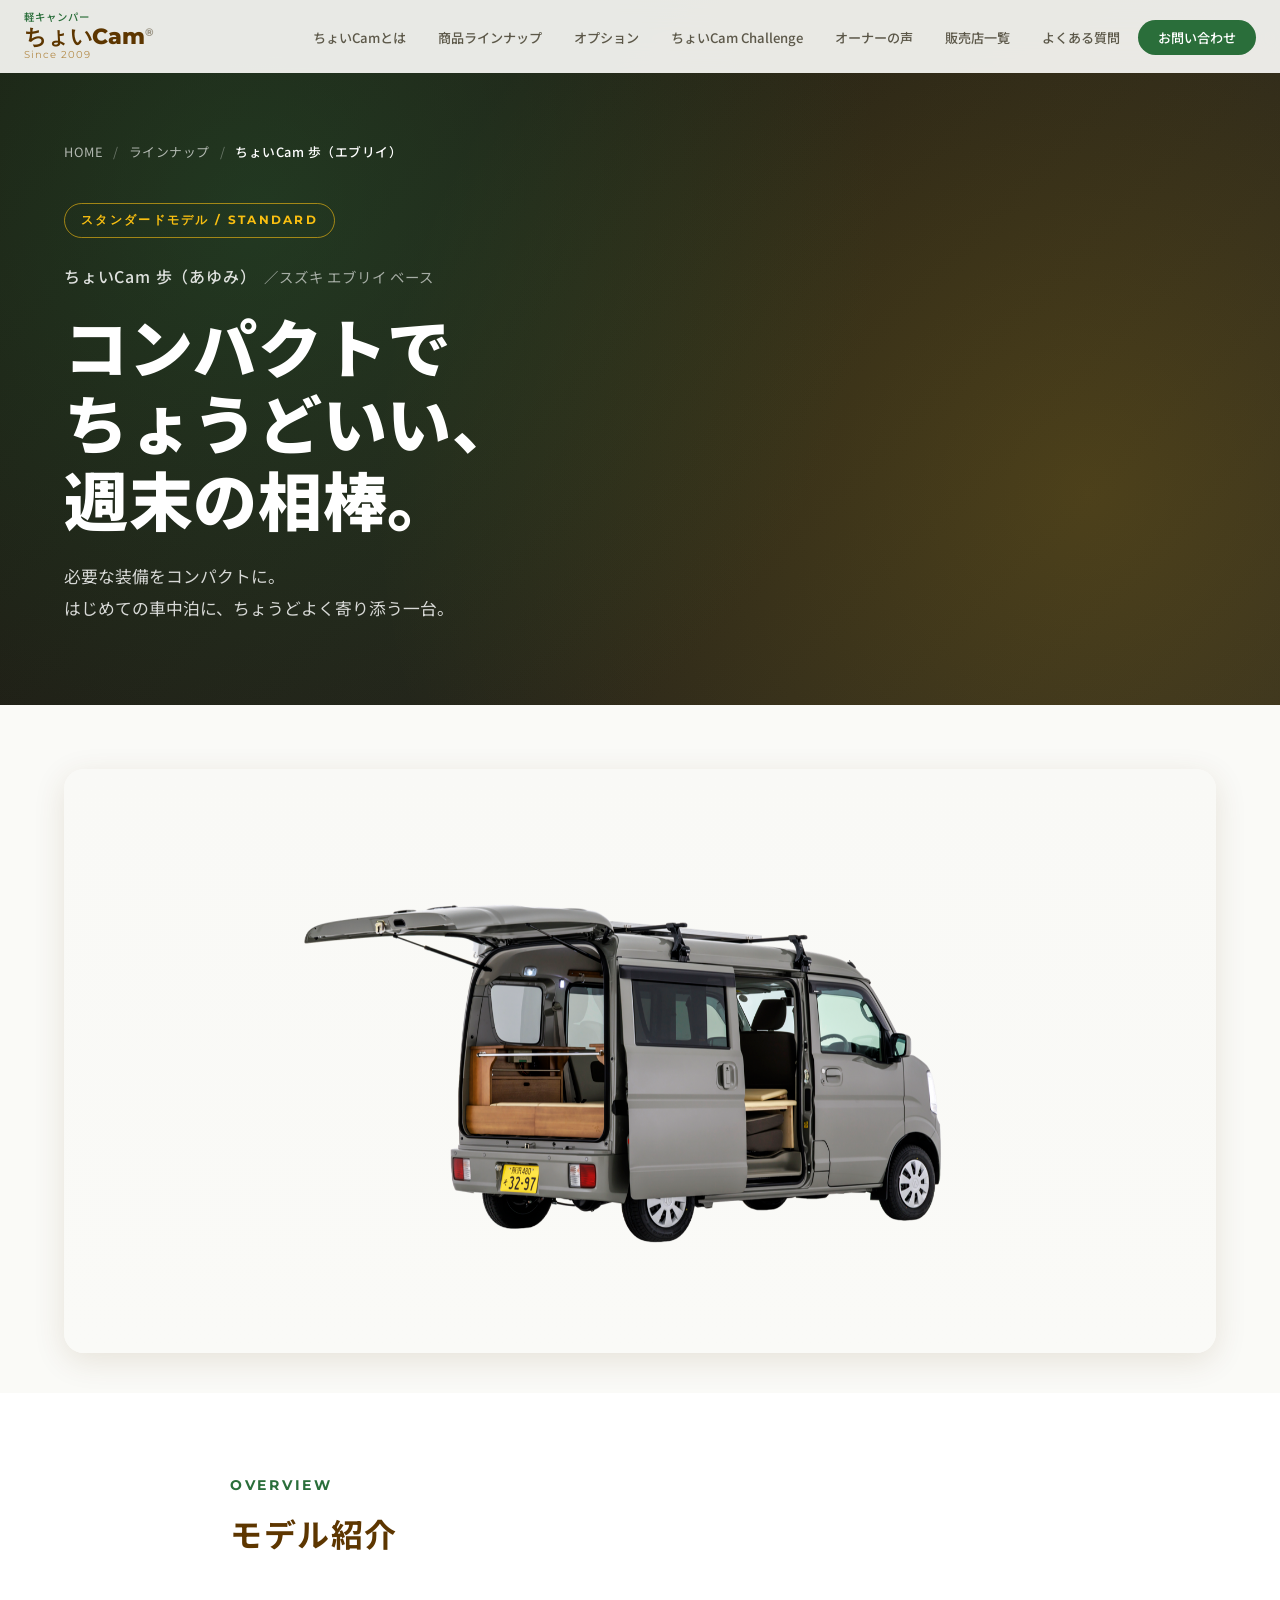
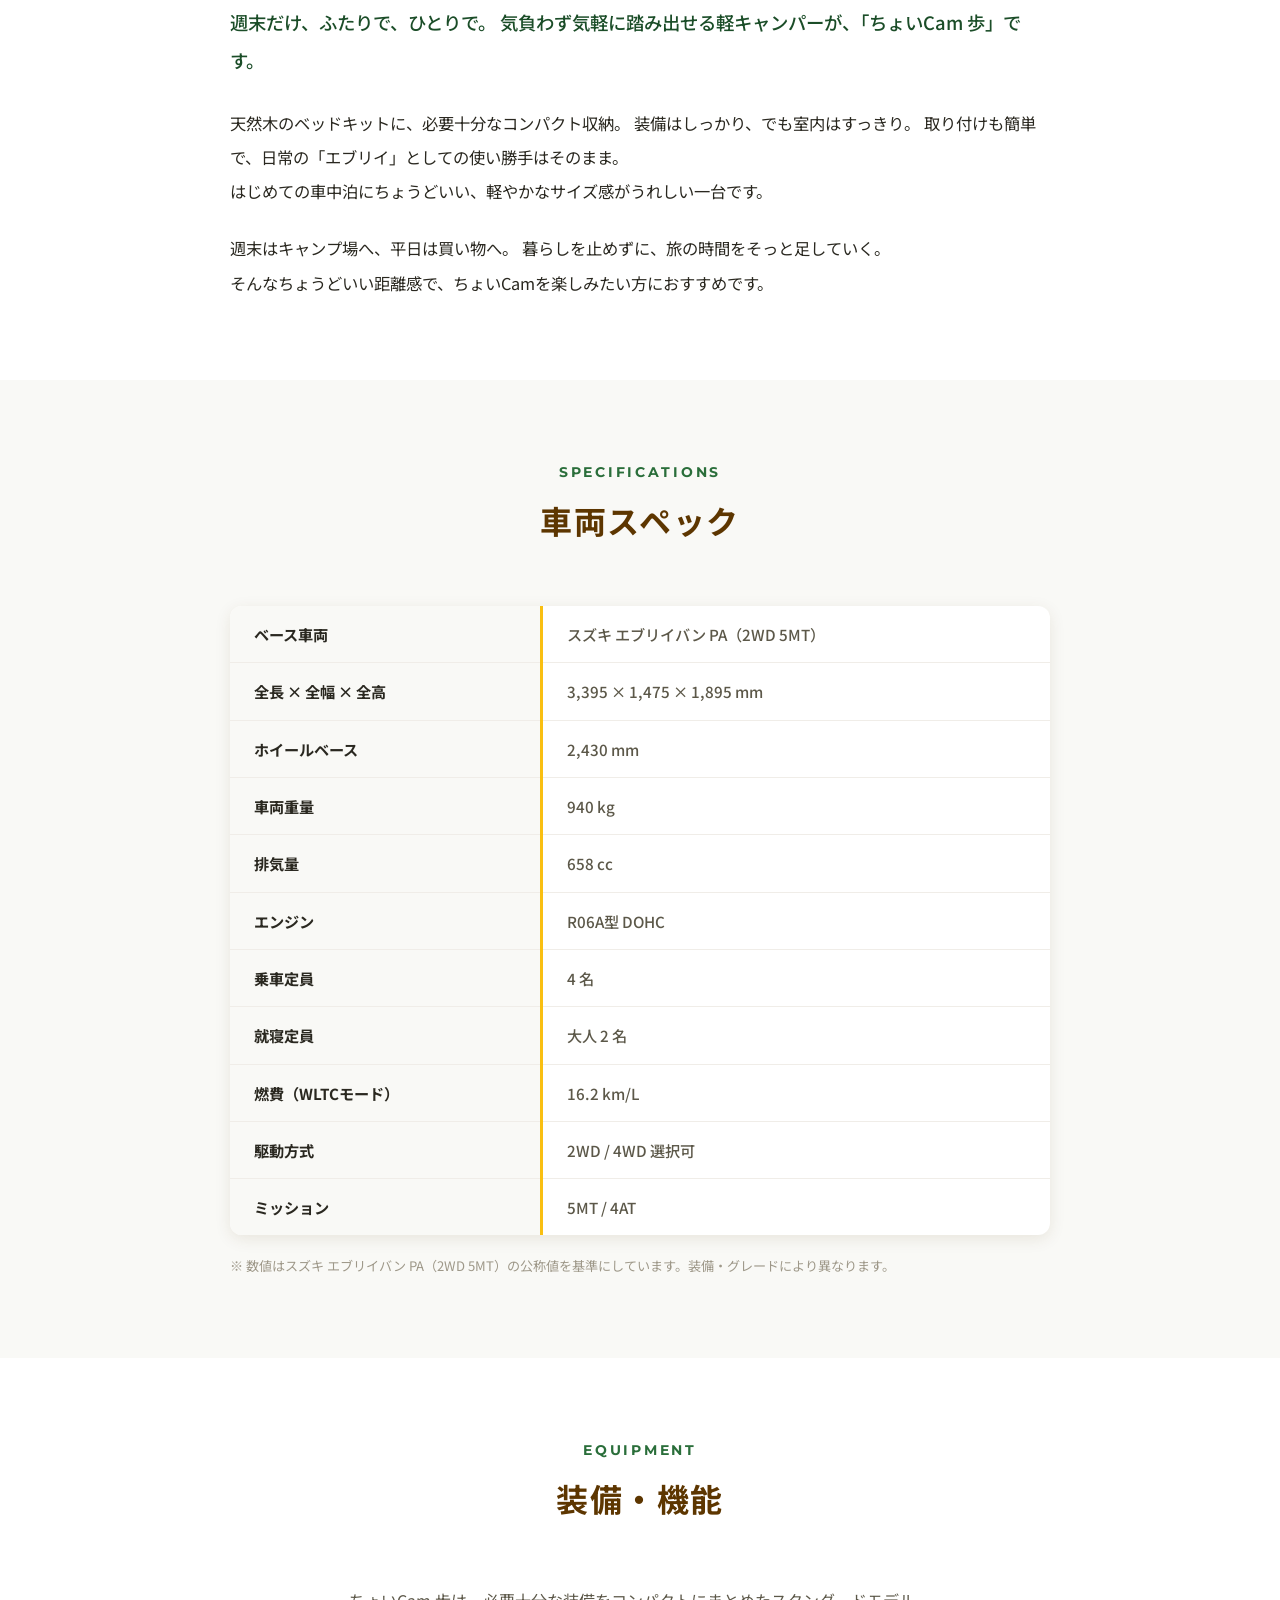
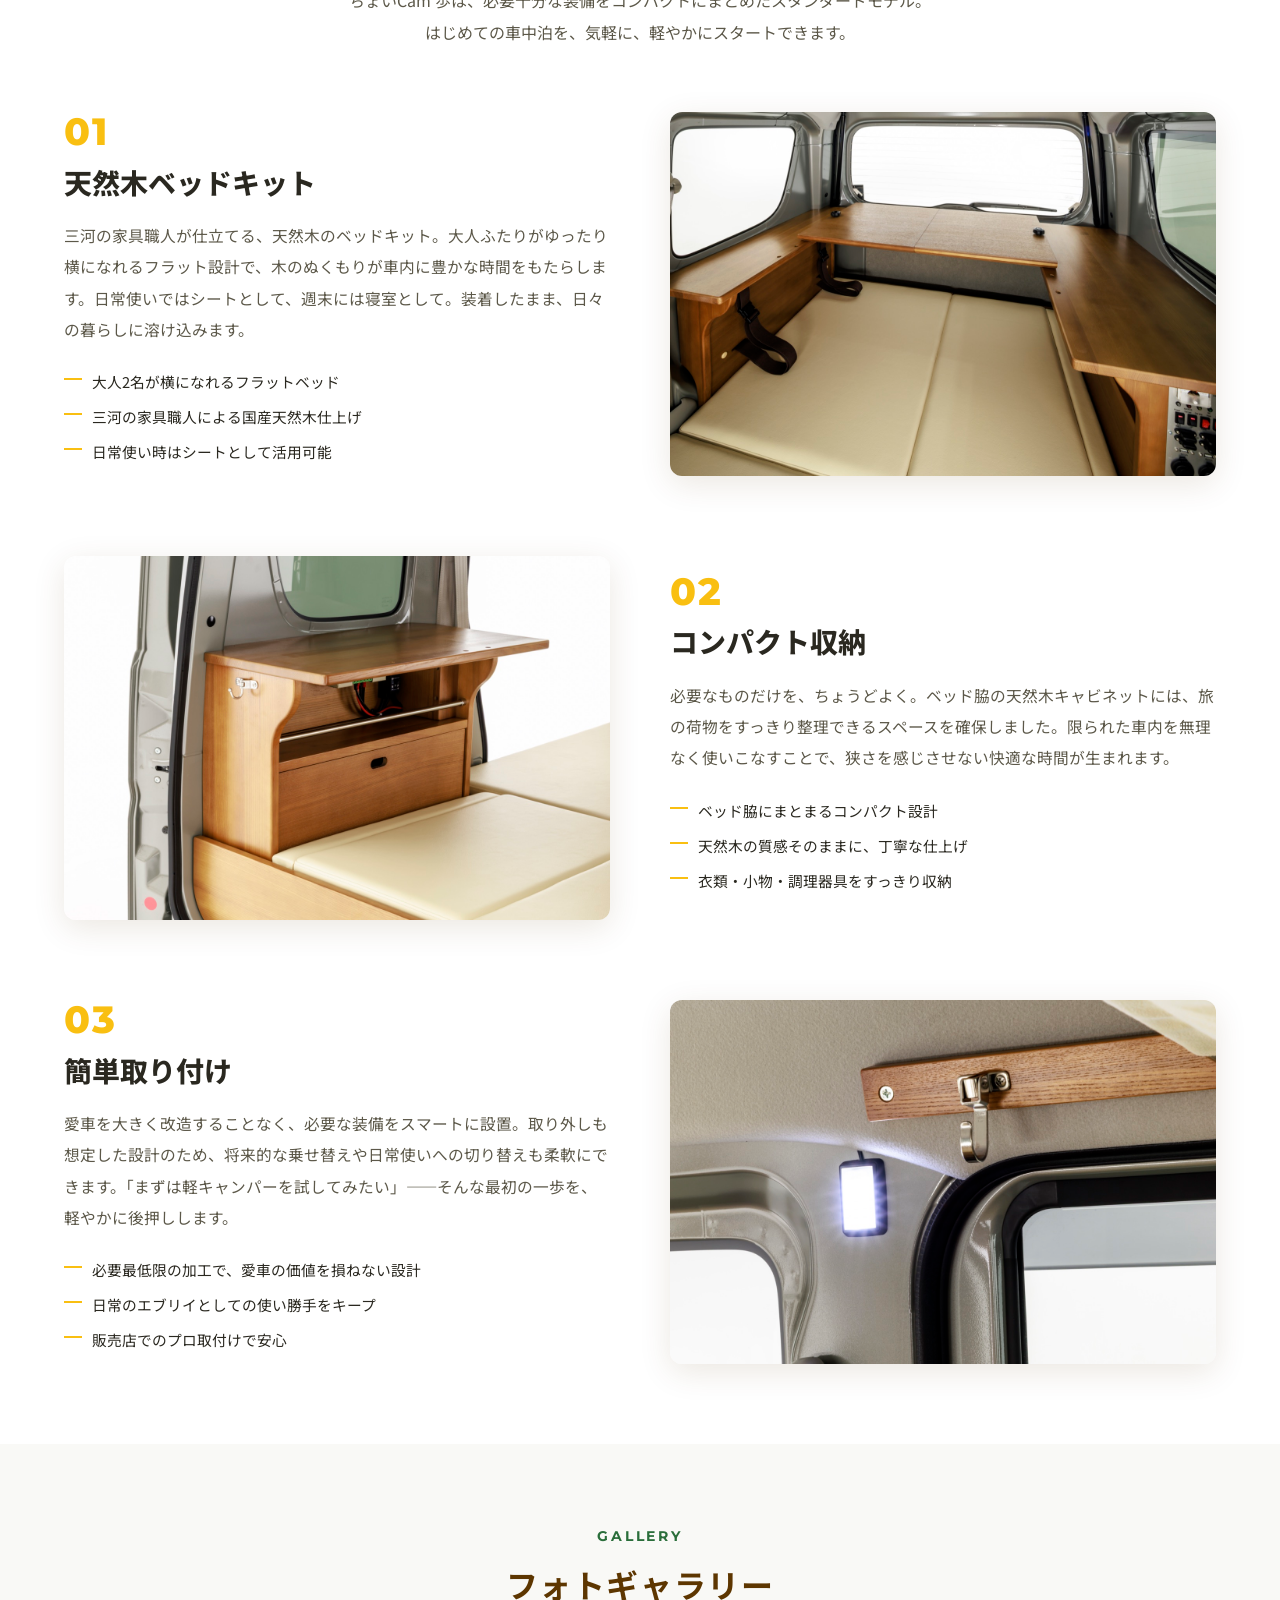
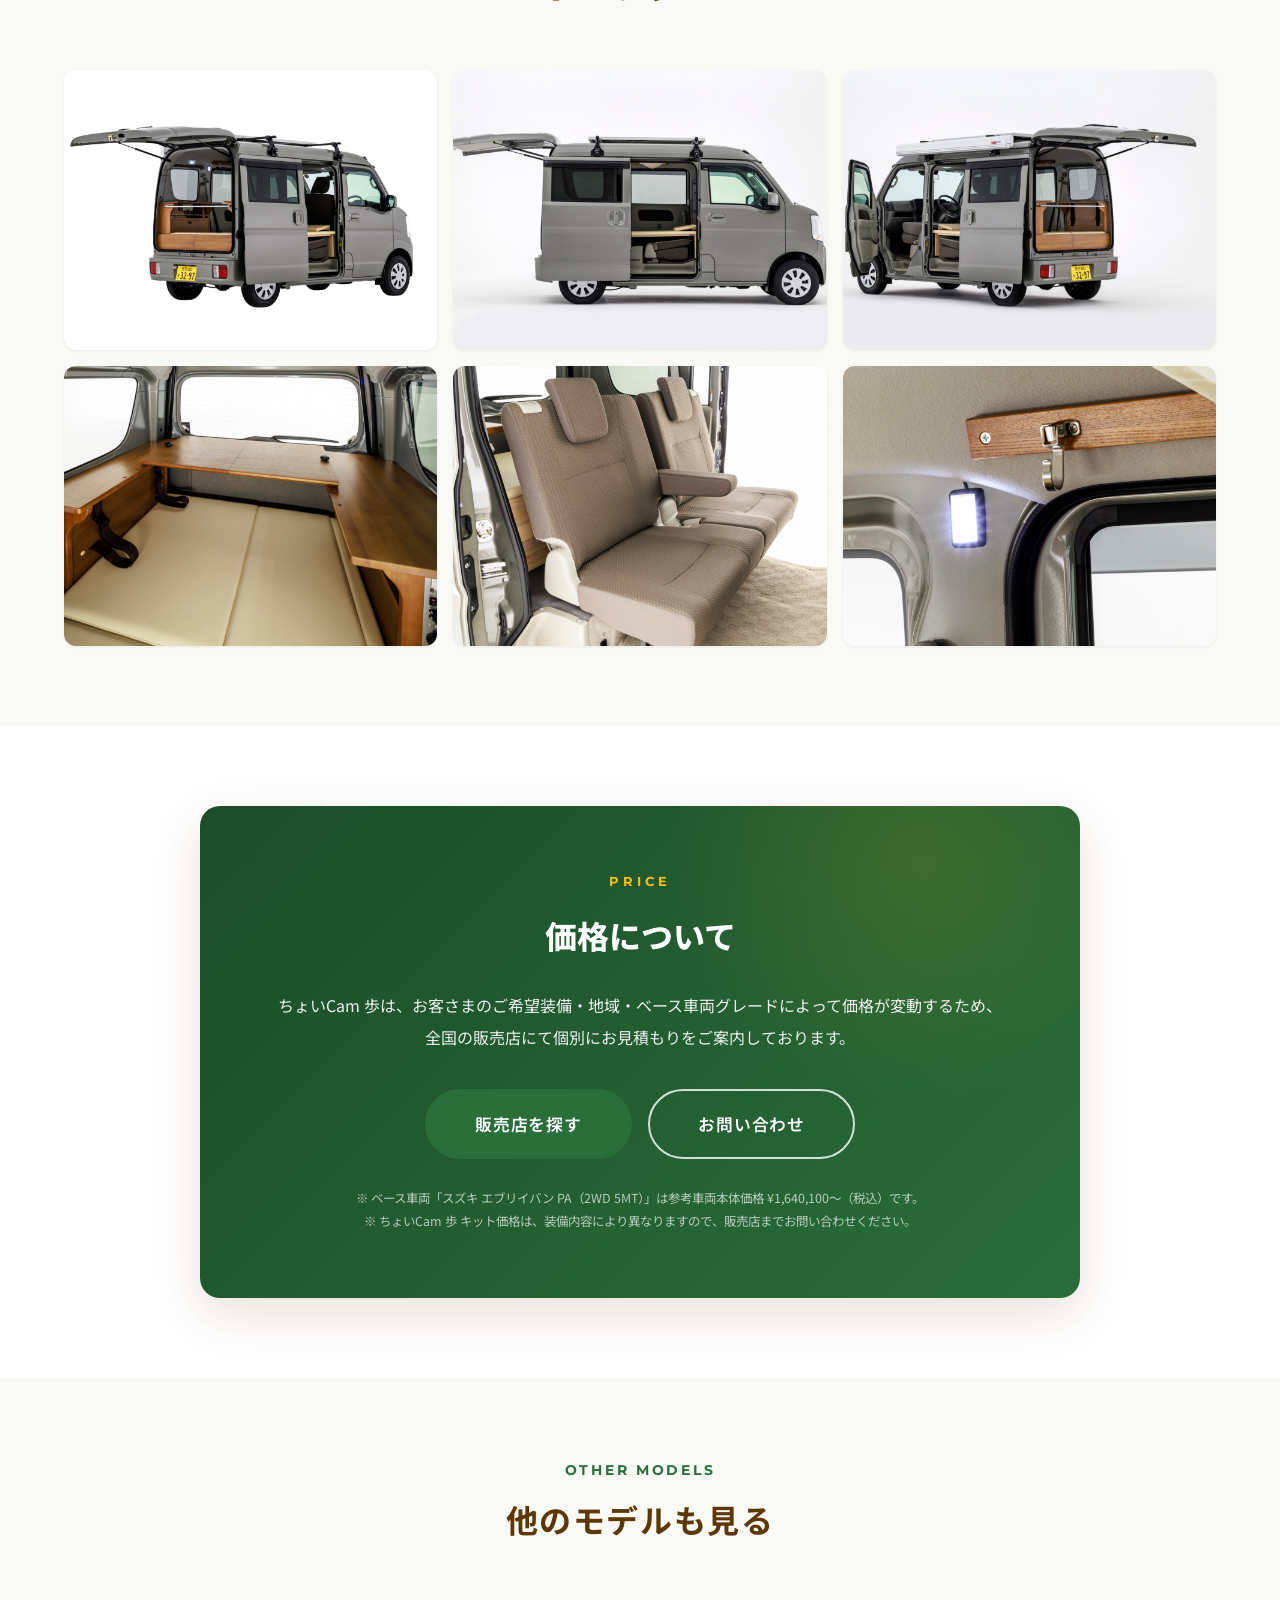
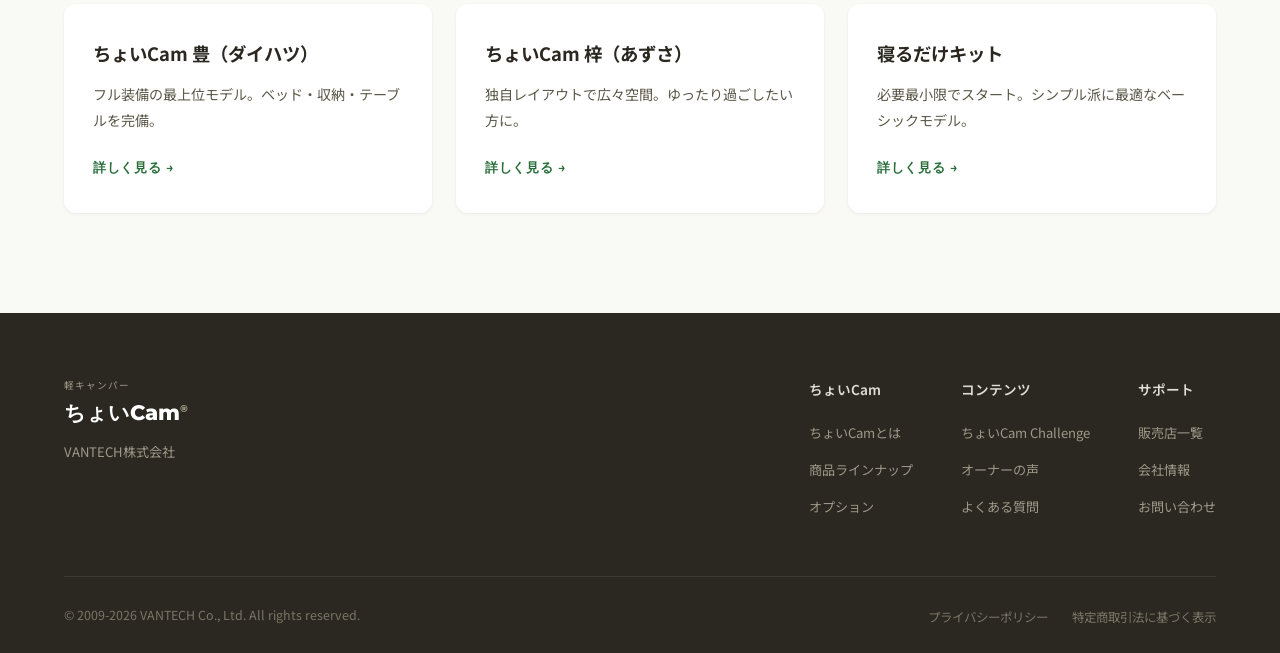
==== ayumi.html @ b520ac3b "feat: add 歩/梓/豊（ダイハツ）detail pages and update lineup links - Rename yutaka.html → yutaka-daihatsu.htm" ====
<!DOCTYPE html>
<html lang="ja">
<head>
  <meta charset="UTF-8">
  <meta name="viewport" content="width=device-width, initial-scale=1.0">
  <title>ちょいCam 歩（あゆみ）スズキ エブリイ｜コンパクトでちょうどいい、週末の相棒</title>
  <meta name="description" content="ちょいCamのスタンダードモデル「歩（あゆみ）」のスズキ エブリイベース仕様。必要な装備をコンパクトに。初めての軽キャンパーに最適なバランス型モデル。">
  <link rel="preconnect" href="https://fonts.googleapis.com">
  <link rel="preconnect" href="https://fonts.gstatic.com" crossorigin>
  <link href="https://fonts.googleapis.com/css2?family=Noto+Sans+JP:wght@300;400;500;700;900&family=Montserrat:wght@400;600;700;800&display=swap" rel="stylesheet">
  <link rel="stylesheet" href="style.css">
</head>
<body>

  <header class="header" id="header">
    <div class="header__inner">
      <a href="index.html" class="header__logo">
        <span class="header__logo-sub">軽キャンパー</span>
        <span class="header__logo-main">ちょいCam<sup>&reg;</sup></span>
        <span class="header__logo-since">Since 2009</span>
      </a>
      <nav class="header__nav" id="nav">
        <ul class="header__nav-list">
          <li><a href="index.html#about">ちょいCamとは</a></li>
          <li><a href="index.html#lineup">商品ラインナップ</a></li>
          <li><a href="index.html#options">オプション</a></li>
          <li><a href="index.html#challenge">ちょいCam Challenge</a></li>
          <li><a href="index.html#voice">オーナーの声</a></li>
          <li><a href="index.html#dealers">販売店一覧</a></li>
          <li><a href="index.html#faq">よくある質問</a></li>
          <li><a href="index.html#contact" class="header__nav-cta">お問い合わせ</a></li>
        </ul>
      </nav>
      <button class="header__hamburger" id="hamburger" aria-label="メニュー">
        <span></span><span></span><span></span>
      </button>
    </div>
  </header>

  <section class="page-hero">
    <div class="page-hero__bg"></div>
    <div class="container">
      <nav class="breadcrumb" aria-label="パンくずリスト">
        <a href="index.html">HOME</a>
        <span class="breadcrumb__sep">/</span>
        <a href="index.html#lineup">ラインナップ</a>
        <span class="breadcrumb__sep">/</span>
        <span class="breadcrumb__current">ちょいCam 歩（エブリイ）</span>
      </nav>
      <div class="page-hero__content">
        <span class="page-hero__badge">スタンダードモデル / STANDARD</span>
        <p class="page-hero__sub fade-up">ちょいCam 歩（あゆみ）<span>／スズキ エブリイ ベース</span></p>
        <h1 class="page-hero__title fade-up delay-1">コンパクトで<br>ちょうどいい、<br>週末の相棒。</h1>
        <p class="page-hero__desc fade-up delay-2">
          必要な装備をコンパクトに。<br>
          はじめての車中泊に、ちょうどよく寄り添う一台。
        </p>
      </div>
    </div>
  </section>

  <section class="yutaka-visual">
    <div class="container">
      <figure class="yutaka-visual__figure fade-up">
        <img src="ayumi-hero.png" alt="ちょいCam 歩 スズキ エブリイ リアビュー" loading="lazy">
      </figure>
    </div>
  </section>

  <section class="yutaka-overview">
    <div class="container">
      <div class="yutaka-overview__inner">
        <div class="section-header section-header--left fade-up">
          <span class="section-header__en">OVERVIEW</span>
          <h2 class="section-header__ja">モデル紹介</h2>
        </div>
        <div class="yutaka-overview__lead fade-up delay-1">
          <p>
            週末だけ、ふたりで、ひとりで。
            気負わず気軽に踏み出せる軽キャンパーが、「ちょいCam 歩」です。
          </p>
          <p>
            天然木のベッドキットに、必要十分なコンパクト収納。
            装備はしっかり、でも室内はすっきり。
            取り付けも簡単で、日常の「エブリイ」としての使い勝手はそのまま。<br>
            はじめての車中泊にちょうどいい、軽やかなサイズ感がうれしい一台です。
          </p>
          <p>
            週末はキャンプ場へ、平日は買い物へ。
            暮らしを止めずに、旅の時間をそっと足していく。<br>
            そんなちょうどいい距離感で、ちょいCamを楽しみたい方におすすめです。
          </p>
        </div>
      </div>
    </div>
  </section>

  <section class="yutaka-specs">
    <div class="container">
      <div class="section-header fade-up">
        <span class="section-header__en">SPECIFICATIONS</span>
        <h2 class="section-header__ja">車両スペック</h2>
      </div>
      <div class="yutaka-specs__wrap fade-up delay-1">
        <table class="yutaka-specs__table">
          <tbody>
            <tr><th>ベース車両</th><td>スズキ エブリイバン PA（2WD 5MT）</td></tr>
            <tr><th>全長 × 全幅 × 全高</th><td>3,395 × 1,475 × 1,895 mm</td></tr>
            <tr><th>ホイールベース</th><td>2,430 mm</td></tr>
            <tr><th>車両重量</th><td>940 kg</td></tr>
            <tr><th>排気量</th><td>658 cc</td></tr>
            <tr><th>エンジン</th><td>R06A型 DOHC</td></tr>
            <tr><th>乗車定員</th><td>4 名</td></tr>
            <tr><th>就寝定員</th><td>大人 2 名</td></tr>
            <tr><th>燃費（WLTCモード）</th><td>16.2 km/L</td></tr>
            <tr><th>駆動方式</th><td>2WD / 4WD 選択可</td></tr>
            <tr><th>ミッション</th><td>5MT / 4AT</td></tr>
          </tbody>
        </table>
        <p class="yutaka-specs__note">
          ※ 数値はスズキ エブリイバン PA（2WD 5MT）の公称値を基準にしています。装備・グレードにより異なります。
        </p>
      </div>
    </div>
  </section>

  <section class="yutaka-equip">
    <div class="container">
      <div class="section-header fade-up">
        <span class="section-header__en">EQUIPMENT</span>
        <h2 class="section-header__ja">装備・機能</h2>
      </div>
      <p class="yutaka-equip__intro fade-up delay-1">
        ちょいCam 歩は、必要十分な装備をコンパクトにまとめたスタンダードモデル。<br>
        はじめての車中泊を、気軽に、軽やかにスタートできます。
      </p>

      <div class="yutaka-equip__row fade-up">
        <div class="yutaka-equip__text">
          <span class="yutaka-equip__num">01</span>
          <h3>天然木ベッドキット</h3>
          <p>
            三河の家具職人が仕立てる、天然木のベッドキット。大人ふたりがゆったり横になれるフラット設計で、木のぬくもりが車内に豊かな時間をもたらします。日常使いではシートとして、週末には寝室として。装着したまま、日々の暮らしに溶け込みます。
          </p>
          <ul class="yutaka-equip__features">
            <li>大人2名が横になれるフラットベッド</li>
            <li>三河の家具職人による国産天然木仕上げ</li>
            <li>日常使い時はシートとして活用可能</li>
          </ul>
        </div>
        <div class="yutaka-equip__image">
          <img src="ayumi-bed.jpg" alt="ちょいCam 歩 天然木ベッドキット" loading="lazy">
        </div>
      </div>

      <div class="yutaka-equip__row yutaka-equip__row--reverse fade-up">
        <div class="yutaka-equip__text">
          <span class="yutaka-equip__num">02</span>
          <h3>コンパクト収納</h3>
          <p>
            必要なものだけを、ちょうどよく。ベッド脇の天然木キャビネットには、旅の荷物をすっきり整理できるスペースを確保しました。限られた車内を無理なく使いこなすことで、狭さを感じさせない快適な時間が生まれます。
          </p>
          <ul class="yutaka-equip__features">
            <li>ベッド脇にまとまるコンパクト設計</li>
            <li>天然木の質感そのままに、丁寧な仕上げ</li>
            <li>衣類・小物・調理器具をすっきり収納</li>
          </ul>
        </div>
        <div class="yutaka-equip__image">
          <img src="ayumi-cabinet.jpg" alt="ちょいCam 歩 コンパクト収納キャビネット" loading="lazy">
        </div>
      </div>

      <div class="yutaka-equip__row fade-up">
        <div class="yutaka-equip__text">
          <span class="yutaka-equip__num">03</span>
          <h3>簡単取り付け</h3>
          <p>
            愛車を大きく改造することなく、必要な装備をスマートに設置。取り外しも想定した設計のため、将来的な乗せ替えや日常使いへの切り替えも柔軟にできます。「まずは軽キャンパーを試してみたい」――そんな最初の一歩を、軽やかに後押しします。
          </p>
          <ul class="yutaka-equip__features">
            <li>必要最低限の加工で、愛車の価値を損ねない設計</li>
            <li>日常のエブリイとしての使い勝手をキープ</li>
            <li>販売店でのプロ取付けで安心</li>
          </ul>
        </div>
        <div class="yutaka-equip__image">
          <img src="ayumi-light.jpg" alt="ちょいCam 歩 LED照明と天然木仕上げ" loading="lazy">
        </div>
      </div>
    </div>
  </section>

  <section class="yutaka-gallery">
    <div class="container">
      <div class="section-header fade-up">
        <span class="section-header__en">GALLERY</span>
        <h2 class="section-header__ja">フォトギャラリー</h2>
      </div>
      <div class="yutaka-gallery__grid fade-up delay-1">
        <figure><img src="ayumi-hero.png" alt="ちょいCam 歩 リアオープン" loading="lazy"></figure>
        <figure><img src="ayumi-side.jpg" alt="ちょいCam 歩 サイドビュー" loading="lazy"></figure>
        <figure><img src="ayumi-open.jpg" alt="ちょいCam 歩 全面オープン" loading="lazy"></figure>
        <figure><img src="ayumi-bed.jpg" alt="ちょいCam 歩 ベッド展開" loading="lazy"></figure>
        <figure><img src="ayumi-seats.jpg" alt="ちょいCam 歩 セカンドシート" loading="lazy"></figure>
        <figure><img src="ayumi-light.jpg" alt="ちょいCam 歩 LED照明" loading="lazy"></figure>
      </div>
    </div>
  </section>

  <section class="yutaka-price">
    <div class="container">
      <div class="yutaka-price__card fade-up">
        <span class="yutaka-price__en">PRICE</span>
        <h2 class="yutaka-price__title">価格について</h2>
        <p class="yutaka-price__lead">
          ちょいCam 歩は、お客さまのご希望装備・地域・ベース車両グレードによって価格が変動するため、<br>
          全国の販売店にて個別にお見積もりをご案内しております。
        </p>
        <div class="yutaka-price__actions">
          <a href="index.html#dealers" class="btn btn--primary btn--large">販売店を探す</a>
          <a href="index.html#contact" class="btn btn--outline btn--large">お問い合わせ</a>
        </div>
        <p class="yutaka-price__note">
          ※ ベース車両「スズキ エブリイバン PA（2WD 5MT）」は参考車両本体価格 ¥1,640,100〜（税込）です。<br>
          ※ ちょいCam 歩 キット価格は、装備内容により異なりますので、販売店までお問い合わせください。
        </p>
      </div>
    </div>
  </section>

  <section class="yutaka-related">
    <div class="container">
      <div class="section-header fade-up">
        <span class="section-header__en">OTHER MODELS</span>
        <h2 class="section-header__ja">他のモデルも見る</h2>
      </div>
      <div class="yutaka-related__grid fade-up delay-1">
        <a href="yutaka-daihatsu.html" class="yutaka-related__card">
          <h3>ちょいCam 豊（ダイハツ）</h3>
          <p>フル装備の最上位モデル。ベッド・収納・テーブルを完備。</p>
          <span class="yutaka-related__link">詳しく見る →</span>
        </a>
        <a href="azusa.html" class="yutaka-related__card">
          <h3>ちょいCam 梓（あずさ）</h3>
          <p>独自レイアウトで広々空間。ゆったり過ごしたい方に。</p>
          <span class="yutaka-related__link">詳しく見る →</span>
        </a>
        <a href="index.html#lineup" class="yutaka-related__card">
          <h3>寝るだけキット</h3>
          <p>必要最小限でスタート。シンプル派に最適なベーシックモデル。</p>
          <span class="yutaka-related__link">詳しく見る →</span>
        </a>
      </div>
    </div>
  </section>

  <footer class="footer">
    <div class="container">
      <div class="footer__inner">
        <div class="footer__brand">
          <div class="footer__logo">
            <span class="footer__logo-sub">軽キャンパー</span>
            <span class="footer__logo-main">ちょいCam<sup>&reg;</sup></span>
          </div>
          <p class="footer__brand-text">VANTECH株式会社</p>
        </div>
        <div class="footer__links">
          <div class="footer__links-col">
            <h4>ちょいCam</h4>
            <ul>
              <li><a href="index.html#about">ちょいCamとは</a></li>
              <li><a href="index.html#lineup">商品ラインナップ</a></li>
              <li><a href="index.html#options">オプション</a></li>
            </ul>
          </div>
          <div class="footer__links-col">
            <h4>コンテンツ</h4>
            <ul>
              <li><a href="index.html#challenge">ちょいCam Challenge</a></li>
              <li><a href="index.html#voice">オーナーの声</a></li>
              <li><a href="index.html#faq">よくある質問</a></li>
            </ul>
          </div>
          <div class="footer__links-col">
            <h4>サポート</h4>
            <ul>
              <li><a href="index.html#dealers">販売店一覧</a></li>
              <li><a href="index.html#company">会社情報</a></li>
              <li><a href="index.html#contact">お問い合わせ</a></li>
            </ul>
          </div>
        </div>
      </div>
      <div class="footer__bottom">
        <p>&copy; 2009-2026 VANTECH Co., Ltd. All rights reserved.</p>
        <ul class="footer__bottom-links">
          <li><a href="#">プライバシーポリシー</a></li>
          <li><a href="#">特定商取引法に基づく表示</a></li>
        </ul>
      </div>
    </div>
  </footer>

  <a href="#header" class="back-to-top" id="backToTop" aria-label="ページトップへ">
    <svg viewBox="0 0 24 24" fill="none" stroke="currentColor" stroke-width="2">
      <polyline points="18 15 12 9 6 15"/>
    </svg>
  </a>

  <script src="script.js"></script>
</body>
</html>
---- style.css ----
/* ========================================
   ちょいCam Homepage - Style Sheet
   Brand Colors:
   - Yellow:       #F9BF11 (Primary accent)
   - Brown:        #B58C4B
   - Forest Green: #2A6E3A
   - Dark Brown:   #5D3600
   ======================================== */

/* ---------- RESET & BASE ---------- */
*, *::before, *::after {
  margin: 0;
  padding: 0;
  box-sizing: border-box;
}

:root {
  --yellow: #F9BF11;
  --yellow-light: #FFF3CC;
  --yellow-hover: #E5AD00;
  --brown: #B58C4B;
  --brown-light: #D4B98A;
  --green: #2A6E3A;
  --green-light: #E8F5E9;
  --green-dark: #1B4D28;
  --dark-brown: #5D3600;
  --white: #FFFFFF;
  --off-white: #FAFAF7;
  --gray-50: #F9F9F6;
  --gray-100: #F0EDE8;
  --gray-200: #E0DDD6;
  --gray-300: #C5C0B6;
  --gray-400: #9E9889;
  --gray-500: #7A7567;
  --gray-600: #5C5849;
  --gray-700: #3D3A2F;
  --gray-800: #2A2820;
  --gray-900: #1A1810;
  --text: #2A2820;
  --text-light: #5C5849;
  --text-muted: #9E9889;
  --shadow-sm: 0 1px 3px rgba(93, 54, 0, 0.08);
  --shadow-md: 0 4px 16px rgba(93, 54, 0, 0.1);
  --shadow-lg: 0 8px 32px rgba(93, 54, 0, 0.12);
  --shadow-xl: 0 16px 48px rgba(93, 54, 0, 0.15);
  --radius-sm: 6px;
  --radius-md: 12px;
  --radius-lg: 20px;
  --radius-xl: 32px;
  --transition: 0.3s cubic-bezier(0.4, 0, 0.2, 1);
  --font-ja: 'Noto Sans JP', 'Hiragino Kaku Gothic ProN', 'Yu Gothic', sans-serif;
  --font-en: 'Montserrat', sans-serif;
}

html {
  scroll-behavior: smooth;
  font-size: 16px;
}

body {
  font-family: var(--font-ja);
  color: var(--text);
  background: var(--off-white);
  line-height: 1.8;
  -webkit-font-smoothing: antialiased;
  overflow-x: hidden;
}

img {
  max-width: 100%;
  height: auto;
  display: block;
}

a {
  text-decoration: none;
  color: inherit;
  transition: var(--transition);
}

ul {
  list-style: none;
}

.container {
  max-width: 1200px;
  margin: 0 auto;
  padding: 0 24px;
}

/* ---------- SECTION HEADER ---------- */
.section-header {
  text-align: center;
  margin-bottom: 56px;
}

.section-header__en {
  display: block;
  font-family: var(--font-en);
  font-weight: 700;
  font-size: 0.85rem;
  letter-spacing: 0.2em;
  color: var(--green);
  margin-bottom: 8px;
}

.section-header__ja {
  font-size: 2rem;
  font-weight: 700;
  color: var(--dark-brown);
  letter-spacing: 0.05em;
}

.section-header--light .section-header__en {
  color: var(--yellow);
}

.section-header--light .section-header__ja {
  color: var(--white);
}

/* ---------- BUTTONS ---------- */
.btn {
  display: inline-flex;
  align-items: center;
  justify-content: center;
  gap: 8px;
  padding: 14px 32px;
  border-radius: 50px;
  font-size: 0.95rem;
  font-weight: 600;
  letter-spacing: 0.05em;
  cursor: pointer;
  border: 2px solid transparent;
  transition: var(--transition);
  white-space: nowrap;
}

.btn--primary {
  background: var(--green);
  color: var(--white);
  border-color: var(--green);
}

.btn--primary:hover {
  background: var(--green-dark);
  border-color: var(--green-dark);
  transform: translateY(-2px);
  box-shadow: var(--shadow-md);
}

.btn--outline {
  background: transparent;
  color: var(--green);
  border-color: var(--green);
}

.btn--outline:hover {
  background: var(--green);
  color: var(--white);
  transform: translateY(-2px);
}

.btn--small {
  padding: 10px 24px;
  font-size: 0.85rem;
  background: var(--green);
  color: var(--white);
  border-color: var(--green);
}

.btn--small:hover {
  background: var(--green-dark);
  border-color: var(--green-dark);
}

.btn--large {
  padding: 18px 48px;
  font-size: 1.05rem;
}

/* ---------- ANIMATIONS ---------- */
.fade-up {
  opacity: 0;
  transform: translateY(30px);
  transition: opacity 0.7s ease, transform 0.7s ease;
}

.fade-up.visible {
  opacity: 1;
  transform: translateY(0);
}

.delay-1 { transition-delay: 0.15s; }
.delay-2 { transition-delay: 0.3s; }
.delay-3 { transition-delay: 0.45s; }

/* Fallback: ensure content is visible if JS fails */
.no-js .fade-up,
.fade-up.no-anim {
  opacity: 1;
  transform: none;
}

/* ========== HEADER ========== */
.header {
  position: fixed;
  top: 0;
  left: 0;
  width: 100%;
  z-index: 1000;
  background: rgba(250, 250, 247, 0.92);
  backdrop-filter: blur(16px);
  -webkit-backdrop-filter: blur(16px);
  border-bottom: 1px solid transparent;
  transition: var(--transition);
}

.header.scrolled {
  border-bottom-color: var(--gray-200);
  box-shadow: var(--shadow-sm);
}

.header__inner {
  max-width: 1400px;
  margin: 0 auto;
  padding: 0 24px;
  display: flex;
  align-items: center;
  justify-content: space-between;
  height: 72px;
}

.header__logo {
  display: flex;
  flex-direction: column;
  line-height: 1.2;
}

.header__logo-sub {
  font-size: 0.65rem;
  color: var(--green);
  font-weight: 500;
  letter-spacing: 0.1em;
}

.header__logo-main {
  font-family: var(--font-en);
  font-size: 1.35rem;
  font-weight: 800;
  color: var(--dark-brown);
  letter-spacing: -0.01em;
}

.header__logo-main sup {
  font-size: 0.5em;
  color: var(--gray-400);
}

.header__logo-since {
  font-family: var(--font-en);
  font-size: 0.6rem;
  color: var(--brown);
  letter-spacing: 0.1em;
}

.header__nav-list {
  display: flex;
  align-items: center;
  gap: 4px;
}

.header__nav-list a {
  padding: 8px 14px;
  font-size: 0.82rem;
  font-weight: 500;
  color: var(--gray-600);
  border-radius: 8px;
  transition: var(--transition);
}

.header__nav-list a:hover {
  color: var(--green);
  background: var(--green-light);
}

.header__nav-cta {
  background: var(--green) !important;
  color: var(--white) !important;
  border-radius: 50px !important;
  padding: 8px 20px !important;
}

.header__nav-cta:hover {
  background: var(--green-dark) !important;
}

.header__hamburger {
  display: none;
  flex-direction: column;
  gap: 5px;
  background: none;
  border: none;
  cursor: pointer;
  padding: 8px;
  z-index: 1001;
}

.header__hamburger span {
  display: block;
  width: 24px;
  height: 2px;
  background: var(--dark-brown);
  transition: var(--transition);
  border-radius: 2px;
}

.header__hamburger.active span:nth-child(1) {
  transform: rotate(45deg) translate(5px, 5px);
}

.header__hamburger.active span:nth-child(2) {
  opacity: 0;
}

.header__hamburger.active span:nth-child(3) {
  transform: rotate(-45deg) translate(5px, -5px);
}

/* ========== HERO ========== */
.hero {
  position: relative;
  min-height: 100vh;
  display: flex;
  align-items: center;
  justify-content: center;
  overflow: hidden;
}

.hero__bg {
  position: absolute;
  inset: 0;
  background:
    linear-gradient(
      to bottom,
      rgba(26, 24, 16, 0.1) 0%,
      rgba(26, 24, 16, 0.05) 30%,
      rgba(26, 24, 16, 0.1) 60%,
      rgba(42, 110, 58, 0.5) 100%
    ),
    url('hero-bg.png');
  background-size: 110%;
  background-position: center 55%;
  background-repeat: no-repeat;
}

.hero__bg::after {
  content: '';
  position: absolute;
  inset: 0;
  background: none;
}

.hero__content {
  position: relative;
  z-index: 2;
  text-align: center;
  max-width: 720px;
  background: rgba(26, 24, 16, 0.5);
  backdrop-filter: blur(6px);
  -webkit-backdrop-filter: blur(6px);
  border-radius: var(--radius-xl);
  padding: 56px 56px 48px;
  margin: 140px auto 80px;
  border: 1px solid rgba(255, 255, 255, 0.1);
}

.hero__catchcopy-sub {
  font-size: 1rem;
  font-weight: 500;
  color: var(--yellow);
  letter-spacing: 0.2em;
  margin-bottom: 16px;
  font-family: var(--font-ja);
}

.hero__catchcopy {
  font-size: clamp(2.5rem, 6vw, 4.2rem);
  font-weight: 900;
  color: var(--white);
  line-height: 1.3;
  letter-spacing: 0.08em;
  margin-bottom: 24px;
  text-shadow: 0 2px 24px rgba(0, 0, 0, 0.4), 0 0 60px rgba(0, 0, 0, 0.2);
}

.hero__desc {
  font-size: 1.05rem;
  color: rgba(255, 255, 255, 0.85);
  line-height: 2;
  margin-bottom: 40px;
}

.hero__actions {
  display: flex;
  gap: 16px;
  justify-content: center;
  flex-wrap: wrap;
}

.hero__actions .btn--primary {
  background: var(--yellow);
  border-color: var(--yellow);
  color: var(--dark-brown);
  font-weight: 700;
}

.hero__actions .btn--primary:hover {
  background: var(--yellow-hover);
  border-color: var(--yellow-hover);
}

.hero__actions .btn--outline {
  color: var(--white);
  border-color: rgba(255, 255, 255, 0.5);
}

.hero__actions .btn--outline:hover {
  background: rgba(255, 255, 255, 0.15);
  border-color: var(--white);
  color: var(--white);
}

.hero__scroll {
  position: absolute;
  bottom: 40px;
  left: 50%;
  transform: translateX(-50%);
  display: flex;
  flex-direction: column;
  align-items: center;
  gap: 8px;
  z-index: 2;
}

.hero__scroll span {
  font-family: var(--font-en);
  font-size: 0.7rem;
  letter-spacing: 0.15em;
  color: rgba(255, 255, 255, 0.6);
}

.hero__scroll-line {
  width: 1px;
  height: 40px;
  background: linear-gradient(to bottom, rgba(255, 255, 255, 0.6), transparent);
  animation: scrollLine 2s ease-in-out infinite;
}

@keyframes scrollLine {
  0%, 100% { transform: scaleY(1); opacity: 1; }
  50% { transform: scaleY(0.4); opacity: 0.4; }
}

/* ========== NEWS ========== */
.news {
  padding: 0;
  margin-top: -1px;
}

.news__bar {
  display: flex;
  align-items: center;
  background: var(--white);
  border-radius: var(--radius-md);
  padding: 16px 24px;
  box-shadow: var(--shadow-md);
  margin-top: -32px;
  position: relative;
  z-index: 10;
  overflow: hidden;
}

.news__label {
  font-family: var(--font-en);
  font-weight: 700;
  font-size: 0.8rem;
  letter-spacing: 0.1em;
  color: var(--white);
  background: var(--green);
  padding: 6px 16px;
  border-radius: 50px;
  flex-shrink: 0;
  margin-right: 24px;
}

.news__list {
  display: flex;
  gap: 32px;
  overflow-x: auto;
  scrollbar-width: none;
}

.news__list::-webkit-scrollbar { display: none; }

.news__list li {
  display: flex;
  align-items: center;
  gap: 12px;
  white-space: nowrap;
  font-size: 0.88rem;
}

.news__list time {
  font-family: var(--font-en);
  font-size: 0.8rem;
  color: var(--text-muted);
  flex-shrink: 0;
}

.news__list a:hover {
  color: var(--green);
}

/* ========== ABOUT ========== */
.about {
  padding: 100px 0 80px;
}

.about__grid {
  display: grid;
  grid-template-columns: repeat(3, 1fr);
  gap: 32px;
  margin-bottom: 80px;
}

.about__card {
  background: var(--white);
  border-radius: var(--radius-lg);
  padding: 40px 32px;
  text-align: center;
  box-shadow: var(--shadow-sm);
  transition: var(--transition);
  border: 1px solid var(--gray-100);
}

.about__card:hover {
  transform: translateY(-6px);
  box-shadow: var(--shadow-lg);
  border-color: var(--green-light);
}

.about__card-icon {
  width: 64px;
  height: 64px;
  margin: 0 auto 24px;
  color: var(--green);
}

/* Card with image variant */
.about__card--with-image {
  padding: 0;
  overflow: hidden;
  text-align: left;
}

.about__card--with-image .about__card-image {
  width: 100%;
  aspect-ratio: 4/3;
  overflow: hidden;
}

.about__card--with-image .about__card-image img {
  width: 100%;
  height: 100%;
  object-fit: cover;
  transition: transform 0.5s ease;
}

.about__card--with-image:hover .about__card-image img {
  transform: scale(1.05);
}

.about__card--with-image h3,
.about__card--with-image p {
  padding-left: 28px;
  padding-right: 28px;
}

.about__card--with-image h3 {
  padding-top: 24px;
}

.about__card--with-image p {
  padding-bottom: 28px;
}

.about__card h3 {
  font-size: 1.15rem;
  font-weight: 700;
  margin-bottom: 12px;
  color: var(--dark-brown);
}

.about__card p {
  font-size: 0.9rem;
  color: var(--text-light);
  line-height: 1.8;
}

/* About Story */
.about__story {
  display: grid;
  grid-template-columns: 1fr 1fr;
  gap: 48px;
  align-items: center;
  margin-bottom: 80px;
  padding: 48px;
  background: var(--white);
  border-radius: var(--radius-lg);
  box-shadow: var(--shadow-sm);
}

.about__story-text h3 {
  font-size: 1.5rem;
  color: var(--dark-brown);
  margin-bottom: 20px;
}

.about__story-text p {
  font-size: 0.95rem;
  color: var(--text-light);
  margin-bottom: 12px;
}

.about__story-placeholder {
  width: 100%;
  aspect-ratio: 4/3;
  background: linear-gradient(135deg, var(--green), var(--green-dark));
  border-radius: var(--radius-md);
  display: flex;
  align-items: center;
  justify-content: center;
  color: var(--white);
  font-family: var(--font-en);
  font-size: 1.5rem;
  font-weight: 700;
  letter-spacing: 0.05em;
}

/* About Flow */
.about__flow {
  text-align: center;
}

.about__flow h3 {
  font-size: 1.5rem;
  color: var(--dark-brown);
  margin-bottom: 40px;
}

.about__flow-steps {
  display: flex;
  align-items: flex-start;
  justify-content: center;
  gap: 16px;
  flex-wrap: wrap;
}

.about__flow-step {
  flex: 1;
  min-width: 180px;
  max-width: 240px;
  background: var(--white);
  border-radius: var(--radius-md);
  padding: 32px 20px;
  box-shadow: var(--shadow-sm);
  border: 1px solid var(--gray-100);
}

.about__flow-num {
  font-family: var(--font-en);
  font-size: 2rem;
  font-weight: 800;
  color: var(--yellow);
  margin-bottom: 12px;
}

.about__flow-step h4 {
  font-size: 0.95rem;
  color: var(--dark-brown);
  margin-bottom: 8px;
}

.about__flow-step p {
  font-size: 0.82rem;
  color: var(--text-muted);
}

.about__flow-arrow {
  font-size: 1.5rem;
  color: var(--gray-300);
  display: flex;
  align-items: center;
  padding-top: 48px;
}

/* ========== LINEUP ========== */
.lineup {
  padding: 100px 0;
  background: var(--gray-50);
}

.lineup__intro {
  text-align: center;
  color: var(--text-light);
  margin-top: -32px;
  margin-bottom: 40px;
}

.lineup__tabs {
  display: flex;
  justify-content: center;
  gap: 8px;
  margin-bottom: 48px;
  flex-wrap: wrap;
}

.lineup__tab {
  padding: 12px 28px;
  border-radius: 50px;
  border: 2px solid var(--gray-200);
  background: var(--white);
  font-size: 0.9rem;
  font-weight: 600;
  color: var(--gray-500);
  cursor: pointer;
  transition: var(--transition);
}

.lineup__tab:hover {
  border-color: var(--green);
  color: var(--green);
}

.lineup__tab.active {
  background: var(--green);
  border-color: var(--green);
  color: var(--white);
}

.lineup__content {
  display: none;
}

.lineup__content.active {
  display: block;
}

.lineup__grid {
  display: grid;
  grid-template-columns: repeat(auto-fit, minmax(320px, 1fr));
  gap: 32px;
}

.lineup__card {
  background: var(--white);
  border-radius: var(--radius-lg);
  overflow: hidden;
  box-shadow: var(--shadow-sm);
  border: 1px solid var(--gray-100);
  transition: var(--transition);
}

.lineup__card:hover {
  transform: translateY(-6px);
  box-shadow: var(--shadow-lg);
}

.lineup__card-image {
  position: relative;
  aspect-ratio: 16/10;
  background: linear-gradient(135deg, var(--gray-100), var(--gray-200));
  overflow: hidden;
}

.lineup__card-placeholder {
  position: absolute;
  inset: 0;
  display: flex;
  align-items: center;
  justify-content: center;
  font-family: var(--font-en);
  font-size: 1.2rem;
  font-weight: 700;
  color: var(--gray-300);
  letter-spacing: 0.1em;
}

.lineup__card-badge {
  position: absolute;
  top: 16px;
  left: 16px;
  background: var(--yellow);
  color: var(--dark-brown);
  font-size: 0.75rem;
  font-weight: 700;
  padding: 6px 14px;
  border-radius: 50px;
}

.lineup__card-body {
  padding: 28px;
}

.lineup__card-body h3 {
  font-size: 1.2rem;
  font-weight: 700;
  color: var(--dark-brown);
  margin-bottom: 4px;
}

.lineup__card-base {
  font-size: 0.82rem;
  color: var(--text-muted);
  margin-bottom: 12px;
}

.lineup__card-desc {
  font-size: 0.9rem;
  color: var(--text-light);
  margin-bottom: 16px;
}

.lineup__card-features {
  display: flex;
  flex-wrap: wrap;
  gap: 8px;
  margin-bottom: 20px;
}

.lineup__card-features li {
  font-size: 0.78rem;
  color: var(--green);
  background: var(--green-light);
  padding: 4px 12px;
  border-radius: 50px;
  font-weight: 500;
}

/* Catalog CTA */
.lineup__catalog {
  margin-top: 56px;
}

.lineup__catalog-inner {
  display: flex;
  align-items: center;
  justify-content: space-between;
  background: linear-gradient(135deg, var(--dark-brown), var(--brown));
  border-radius: var(--radius-lg);
  padding: 40px 48px;
  color: var(--white);
  gap: 32px;
  flex-wrap: wrap;
}

.lineup__catalog-text h3 {
  font-size: 1.3rem;
  margin-bottom: 8px;
}

.lineup__catalog-text p {
  font-size: 0.9rem;
  opacity: 0.8;
}

.lineup__catalog .btn--primary {
  background: var(--yellow);
  border-color: var(--yellow);
  color: var(--dark-brown);
  flex-shrink: 0;
}

.lineup__catalog .btn--primary:hover {
  background: var(--yellow-hover);
  border-color: var(--yellow-hover);
}

/* ========== OPTIONS ========== */
.options {
  padding: 100px 0;
}

.options__intro {
  text-align: center;
  color: var(--text-light);
  margin-top: -32px;
  margin-bottom: 48px;
}

.options__grid {
  display: grid;
  grid-template-columns: repeat(3, 1fr);
  gap: 24px;
}

.options__card {
  background: var(--white);
  border-radius: var(--radius-md);
  padding: 32px 28px;
  box-shadow: var(--shadow-sm);
  border: 1px solid var(--gray-100);
  transition: var(--transition);
}

.options__card:hover {
  transform: translateY(-4px);
  box-shadow: var(--shadow-md);
  border-color: var(--yellow-light);
}

.options__card-icon {
  font-size: 2rem;
  margin-bottom: 16px;
}

.options__card h3 {
  font-size: 1.05rem;
  font-weight: 700;
  color: var(--dark-brown);
  margin-bottom: 8px;
}

.options__card p {
  font-size: 0.88rem;
  color: var(--text-light);
  line-height: 1.7;
}

/* ========== CHALLENGE ========== */
.challenge {
  padding: 100px 0;
  background: var(--gray-50);
}

.challenge__intro {
  text-align: center;
  color: var(--text-light);
  margin-top: -32px;
  margin-bottom: 48px;
}

.challenge__grid {
  display: grid;
  grid-template-columns: repeat(3, 1fr);
  gap: 32px;
}

.challenge__article {
  background: var(--white);
  border-radius: var(--radius-lg);
  overflow: hidden;
  box-shadow: var(--shadow-sm);
  transition: var(--transition);
  border: 1px solid var(--gray-100);
}

.challenge__article:hover {
  transform: translateY(-6px);
  box-shadow: var(--shadow-lg);
}

.challenge__article-image {
  position: relative;
  aspect-ratio: 16/9;
  background: linear-gradient(135deg, var(--green-light), var(--yellow-light));
}

.challenge__article-placeholder {
  position: absolute;
  inset: 0;
  display: flex;
  align-items: center;
  justify-content: center;
  font-family: var(--font-en);
  font-weight: 700;
  color: var(--gray-300);
  letter-spacing: 0.1em;
}

.challenge__article-tag {
  position: absolute;
  top: 12px;
  left: 12px;
  background: var(--green);
  color: var(--white);
  font-size: 0.72rem;
  font-weight: 600;
  padding: 4px 12px;
  border-radius: 50px;
}

.challenge__article-body {
  padding: 24px;
}

.challenge__article-body time {
  font-family: var(--font-en);
  font-size: 0.78rem;
  color: var(--text-muted);
}

.challenge__article-body h3 {
  font-size: 1.05rem;
  font-weight: 700;
  color: var(--dark-brown);
  margin: 8px 0;
}

.challenge__article-body p {
  font-size: 0.85rem;
  color: var(--text-light);
  line-height: 1.7;
}

.challenge__more {
  text-align: center;
  margin-top: 48px;
}

/* ========== OWNER'S VOICE ========== */
.voice {
  padding: 100px 0;
}

.voice__slider {
  display: grid;
  grid-template-columns: repeat(3, 1fr);
  gap: 32px;
}

.voice__card {
  background: var(--white);
  border-radius: var(--radius-lg);
  padding: 36px 32px;
  box-shadow: var(--shadow-sm);
  border: 1px solid var(--gray-100);
  position: relative;
  transition: var(--transition);
}

.voice__card:hover {
  box-shadow: var(--shadow-md);
}

.voice__card-quote {
  font-family: Georgia, serif;
  font-size: 4rem;
  color: var(--yellow);
  line-height: 1;
  position: absolute;
  top: 16px;
  left: 28px;
  opacity: 0.6;
}

.voice__card-text {
  font-size: 0.95rem;
  color: var(--text-light);
  line-height: 1.9;
  margin-bottom: 24px;
  padding-top: 24px;
}

.voice__card-author {
  display: flex;
  align-items: center;
  gap: 12px;
  border-top: 1px solid var(--gray-100);
  padding-top: 16px;
}

.voice__card-avatar {
  width: 44px;
  height: 44px;
  border-radius: 50%;
  background: var(--green-light);
  flex-shrink: 0;
}

.voice__card-name {
  display: block;
  font-size: 0.88rem;
  font-weight: 600;
  color: var(--dark-brown);
}

.voice__card-model {
  display: block;
  font-size: 0.75rem;
  color: var(--text-muted);
}

/* ========== DEALERS ========== */
.dealers {
  padding: 100px 0;
  background: var(--gray-50);
}

.dealers__intro {
  text-align: center;
  color: var(--text-light);
  margin-top: -32px;
  margin-bottom: 48px;
}

.dealers__map {
  margin-bottom: 48px;
}

.dealers__map-placeholder {
  width: 100%;
  aspect-ratio: 16/7;
  background: var(--white);
  border: 2px dashed var(--gray-200);
  border-radius: var(--radius-lg);
  display: flex;
  flex-direction: column;
  align-items: center;
  justify-content: center;
  gap: 8px;
  color: var(--text-muted);
}

.dealers__map-placeholder p {
  font-size: 1.2rem;
  font-weight: 600;
  color: var(--gray-500);
}

.dealers__map-placeholder span {
  font-size: 0.85rem;
}

.dealers__regions {
  display: grid;
  grid-template-columns: repeat(5, 1fr);
  gap: 16px;
  margin-bottom: 56px;
}

.dealers__region {
  background: var(--white);
  border-radius: var(--radius-md);
  padding: 24px;
  box-shadow: var(--shadow-sm);
}

.dealers__region h3 {
  font-size: 0.95rem;
  font-weight: 700;
  color: var(--green);
  margin-bottom: 12px;
  padding-bottom: 8px;
  border-bottom: 2px solid var(--green-light);
}

.dealers__region li {
  font-size: 0.82rem;
  color: var(--text-light);
  padding: 4px 0;
}

.dealers__direct {
  text-align: center;
}

.dealers__direct h3 {
  font-size: 1.3rem;
  color: var(--dark-brown);
  margin-bottom: 12px;
}

.dealers__direct > p {
  color: var(--text-light);
  margin-bottom: 32px;
}

.dealers__direct-grid {
  display: flex;
  justify-content: center;
}

.dealers__direct-card {
  background: linear-gradient(135deg, var(--green), var(--green-dark));
  color: var(--white);
  border-radius: var(--radius-md);
  padding: 32px 48px;
  max-width: 400px;
}

.dealers__direct-card h4 {
  font-size: 1.1rem;
  margin-bottom: 8px;
}

.dealers__direct-card p {
  font-size: 0.88rem;
  opacity: 0.85;
}

/* ========== FAQ ========== */
.faq {
  padding: 100px 0;
}

.faq__list {
  max-width: 800px;
  margin: 0 auto;
}

.faq__item {
  background: var(--white);
  border-radius: var(--radius-md);
  margin-bottom: 12px;
  box-shadow: var(--shadow-sm);
  border: 1px solid var(--gray-100);
  overflow: hidden;
  transition: var(--transition);
}

.faq__item[open] {
  border-color: var(--green-light);
  box-shadow: var(--shadow-md);
}

.faq__question {
  padding: 20px 28px;
  font-size: 0.95rem;
  font-weight: 600;
  color: var(--dark-brown);
  cursor: pointer;
  display: flex;
  align-items: center;
  justify-content: space-between;
  list-style: none;
  transition: var(--transition);
}

.faq__question::-webkit-details-marker { display: none; }

.faq__question::after {
  content: '+';
  font-size: 1.4rem;
  font-weight: 300;
  color: var(--green);
  flex-shrink: 0;
  margin-left: 16px;
  transition: var(--transition);
}

.faq__item[open] .faq__question::after {
  content: '-';
  transform: rotate(180deg);
}

.faq__question:hover {
  color: var(--green);
}

.faq__answer {
  padding: 0 28px 20px;
}

.faq__answer p {
  font-size: 0.9rem;
  color: var(--text-light);
  line-height: 1.8;
}

/* ========== COMPANY ========== */
.company {
  padding: 80px 0;
  background: var(--gray-50);
}

.company__content {
  max-width: 700px;
  margin: 0 auto;
}

.company__table {
  width: 100%;
  border-collapse: collapse;
}

.company__table tr {
  border-bottom: 1px solid var(--gray-200);
}

.company__table th,
.company__table td {
  padding: 18px 16px;
  text-align: left;
  font-size: 0.92rem;
}

.company__table th {
  width: 35%;
  font-weight: 600;
  color: var(--dark-brown);
  background: var(--gray-50);
}

.company__table td {
  color: var(--text-light);
}

/* ========== CONTACT ========== */
.contact {
  padding: 100px 0;
  background: linear-gradient(135deg, var(--green-dark) 0%, var(--dark-brown) 100%);
}

.contact__intro {
  text-align: center;
  color: rgba(255, 255, 255, 0.75);
  margin-top: -32px;
  margin-bottom: 48px;
}

.contact__form {
  max-width: 720px;
  margin: 0 auto;
  background: var(--white);
  border-radius: var(--radius-lg);
  padding: 48px;
  box-shadow: var(--shadow-xl);
}

.contact__form-row {
  display: grid;
  grid-template-columns: 1fr 1fr;
  gap: 20px;
}

.contact__form-group {
  margin-bottom: 20px;
}

.contact__form-group label {
  display: block;
  font-size: 0.88rem;
  font-weight: 600;
  color: var(--dark-brown);
  margin-bottom: 6px;
}

.required {
  font-size: 0.72rem;
  color: var(--white);
  background: #E53E3E;
  padding: 2px 8px;
  border-radius: 4px;
  margin-left: 4px;
  font-weight: 500;
}

.contact__form-group input,
.contact__form-group select,
.contact__form-group textarea {
  width: 100%;
  padding: 12px 16px;
  border: 1.5px solid var(--gray-200);
  border-radius: var(--radius-sm);
  font-size: 0.92rem;
  font-family: var(--font-ja);
  color: var(--text);
  background: var(--gray-50);
  transition: var(--transition);
  outline: none;
}

.contact__form-group input:focus,
.contact__form-group select:focus,
.contact__form-group textarea:focus {
  border-color: var(--green);
  background: var(--white);
  box-shadow: 0 0 0 3px rgba(42, 110, 58, 0.1);
}

.contact__form-group textarea {
  resize: vertical;
  min-height: 120px;
}

.contact__form-submit {
  text-align: center;
  margin-top: 16px;
}

/* ========== FOOTER ========== */
.footer {
  background: var(--gray-800);
  color: var(--gray-300);
  padding: 64px 0 0;
}

.footer__inner {
  display: flex;
  justify-content: space-between;
  gap: 48px;
  padding-bottom: 48px;
  border-bottom: 1px solid var(--gray-700);
  flex-wrap: wrap;
}

.footer__logo-sub {
  display: block;
  font-size: 0.6rem;
  color: var(--gray-400);
  letter-spacing: 0.1em;
}

.footer__logo-main {
  display: block;
  font-family: var(--font-en);
  font-size: 1.3rem;
  font-weight: 800;
  color: var(--white);
}

.footer__logo-main sup {
  font-size: 0.5em;
  color: var(--gray-400);
}

.footer__brand-text {
  font-size: 0.82rem;
  color: var(--gray-400);
  margin-top: 8px;
}

.footer__links {
  display: flex;
  gap: 48px;
}

.footer__links-col h4 {
  font-size: 0.85rem;
  font-weight: 600;
  color: var(--gray-200);
  margin-bottom: 16px;
}

.footer__links-col li {
  margin-bottom: 8px;
}

.footer__links-col a {
  font-size: 0.82rem;
  color: var(--gray-400);
}

.footer__links-col a:hover {
  color: var(--yellow);
}

.footer__bottom {
  display: flex;
  align-items: center;
  justify-content: space-between;
  padding: 24px 0;
  flex-wrap: wrap;
  gap: 16px;
}

.footer__bottom p {
  font-size: 0.78rem;
  color: var(--gray-500);
}

.footer__bottom-links {
  display: flex;
  gap: 24px;
}

.footer__bottom-links a {
  font-size: 0.78rem;
  color: var(--gray-500);
}

.footer__bottom-links a:hover {
  color: var(--yellow);
}

/* ========== BACK TO TOP ========== */
.back-to-top {
  position: fixed;
  bottom: 32px;
  right: 32px;
  width: 48px;
  height: 48px;
  background: var(--green);
  color: var(--white);
  border-radius: 50%;
  display: flex;
  align-items: center;
  justify-content: center;
  box-shadow: var(--shadow-md);
  opacity: 0;
  visibility: hidden;
  transform: translateY(16px);
  transition: var(--transition);
  z-index: 100;
}

.back-to-top svg {
  width: 20px;
  height: 20px;
}

.back-to-top.visible {
  opacity: 1;
  visibility: visible;
  transform: translateY(0);
}

.back-to-top:hover {
  background: var(--green-dark);
  transform: translateY(-4px);
}

/* ========== RESPONSIVE ========== */
@media (max-width: 1024px) {
  .about__grid { grid-template-columns: repeat(2, 1fr); }
  .options__grid { grid-template-columns: repeat(2, 1fr); }
  .challenge__grid { grid-template-columns: repeat(2, 1fr); }
  .voice__slider { grid-template-columns: repeat(2, 1fr); }
  .dealers__regions { grid-template-columns: repeat(3, 1fr); }
}

@media (max-width: 768px) {
  .header__nav {
    display: none;
    position: fixed;
    top: 0;
    left: 0;
    width: 100%;
    height: 100vh;
    background: rgba(250, 250, 247, 0.98);
    backdrop-filter: blur(20px);
    z-index: 999;
    padding: 100px 32px 32px;
  }

  .header__nav.open { display: block; }

  .header__nav-list {
    flex-direction: column;
    gap: 8px;
  }

  .header__nav-list a {
    display: block;
    padding: 14px 20px;
    font-size: 1.05rem;
    text-align: center;
  }

  .header__hamburger { display: flex; }

  .hero__catchcopy { font-size: 2.2rem; }
  .hero__desc br { display: none; }

  .section-header__ja { font-size: 1.6rem; }

  .about__grid { grid-template-columns: 1fr; }
  .about__story { grid-template-columns: 1fr; }
  .about__flow-steps { flex-direction: column; align-items: center; }
  .about__flow-arrow { transform: rotate(90deg); padding: 0; }

  .lineup__grid { grid-template-columns: 1fr; }
  .lineup__catalog-inner { flex-direction: column; text-align: center; }

  .options__grid { grid-template-columns: 1fr; }
  .challenge__grid { grid-template-columns: 1fr; }
  .voice__slider { grid-template-columns: 1fr; }
  .dealers__regions { grid-template-columns: 1fr; }

  .contact__form { padding: 32px 24px; }
  .contact__form-row { grid-template-columns: 1fr; }

  .footer__inner { flex-direction: column; }
  .footer__links { flex-wrap: wrap; gap: 32px; }
  .footer__bottom { flex-direction: column; text-align: center; }

  .news__bar { flex-direction: column; gap: 12px; align-items: flex-start; }
}

@media (max-width: 480px) {
  .hero__catchcopy { font-size: 1.8rem; }
  .hero__actions { flex-direction: column; }
  .hero__actions .btn { width: 100%; }
  .btn { padding: 12px 24px; }
  .btn--large { padding: 14px 32px; }
}

/* ==========================================================
   YUTAKA (豊 / SUZUKI EVERY) PAGE STYLES
   ========================================================== */

/* ---------- Section header left variant ---------- */
.section-header--left {
  text-align: left;
  margin-bottom: 40px;
}

/* ---------- PAGE HERO ---------- */
.page-hero {
  position: relative;
  padding: 140px 0 80px;
  background: var(--gray-900);
  color: var(--white);
  overflow: hidden;
}
.page-hero__bg {
  position: absolute; inset: 0;
  background:
    radial-gradient(circle at 20% 30%, rgba(42, 110, 58, 0.35), transparent 55%),
    radial-gradient(circle at 85% 70%, rgba(249, 191, 17, 0.18), transparent 60%),
    linear-gradient(135deg, #1a1810 0%, #2a2820 100%);
  z-index: 0;
}
.page-hero .container { position: relative; z-index: 1; }

.breadcrumb {
  font-size: 0.8rem;
  color: rgba(255,255,255,0.65);
  display: flex;
  align-items: center;
  gap: 10px;
  margin-bottom: 40px;
  letter-spacing: 0.04em;
  flex-wrap: wrap;
}
.breadcrumb a {
  color: rgba(255,255,255,0.65);
  transition: color var(--transition);
}
.breadcrumb a:hover { color: var(--yellow); }
.breadcrumb__sep { opacity: 0.5; }
.breadcrumb__current { color: var(--white); font-weight: 500; }

.page-hero__content { max-width: 780px; }

.page-hero__badge {
  display: inline-block;
  padding: 6px 16px;
  border: 1px solid rgba(249,191,17,0.6);
  color: var(--yellow);
  font-family: var(--font-en);
  font-size: 0.72rem;
  font-weight: 700;
  letter-spacing: 0.2em;
  border-radius: 999px;
  margin-bottom: 24px;
  text-transform: uppercase;
}
.page-hero__sub {
  font-size: 1rem;
  font-weight: 500;
  color: rgba(255,255,255,0.85);
  margin-bottom: 16px;
  letter-spacing: 0.05em;
}
.page-hero__sub span {
  color: rgba(255,255,255,0.6);
  font-weight: 400;
  font-size: 0.9rem;
  margin-left: 8px;
}
.page-hero__title {
  font-size: clamp(2.4rem, 5.4vw, 4rem);
  font-weight: 900;
  line-height: 1.2;
  letter-spacing: 0.01em;
  margin-bottom: 24px;
  color: var(--white);
}
.page-hero__desc {
  font-size: 1.05rem;
  line-height: 1.9;
  color: rgba(255,255,255,0.82);
}

/* ---------- Main Visual ---------- */
.yutaka-visual {
  padding: 64px 0 40px;
  background: var(--off-white);
}
.yutaka-visual__figure {
  background: linear-gradient(180deg, var(--gray-50) 0%, var(--off-white) 100%);
  border-radius: var(--radius-lg);
  overflow: hidden;
  box-shadow: var(--shadow-lg);
  padding: 32px;
  text-align: center;
}
.yutaka-visual__figure img {
  max-height: 520px;
  width: auto;
  margin: 0 auto;
  object-fit: contain;
}

/* ---------- Overview ---------- */
.yutaka-overview {
  padding: 80px 0;
  background: var(--white);
}
.yutaka-overview__inner {
  max-width: 820px;
  margin: 0 auto;
}
.yutaka-overview__lead p {
  font-size: 1.02rem;
  line-height: 2.1;
  color: var(--text);
  margin-bottom: 1.4em;
}
.yutaka-overview__lead p:last-child { margin-bottom: 0; }
.yutaka-overview__lead p:first-child {
  font-size: 1.15rem;
  font-weight: 500;
  color: var(--green-dark);
}

/* ---------- Specs ---------- */
.yutaka-specs {
  padding: 80px 0;
  background: var(--gray-50);
}
.yutaka-specs__wrap {
  max-width: 820px;
  margin: 0 auto;
}
.yutaka-specs__table {
  width: 100%;
  border-collapse: collapse;
  background: var(--white);
  border-radius: var(--radius-md);
  overflow: hidden;
  box-shadow: var(--shadow-md);
}
.yutaka-specs__table th,
.yutaka-specs__table td {
  padding: 16px 24px;
  text-align: left;
  border-bottom: 1px solid var(--gray-100);
  font-size: 0.95rem;
  line-height: 1.6;
}
.yutaka-specs__table tr:last-child th,
.yutaka-specs__table tr:last-child td {
  border-bottom: none;
}
.yutaka-specs__table th {
  background: var(--gray-50);
  color: var(--text);
  font-weight: 700;
  width: 38%;
  border-right: 3px solid var(--yellow);
}
.yutaka-specs__table td {
  color: var(--text-light);
  font-weight: 500;
}
.yutaka-specs__note {
  margin-top: 20px;
  font-size: 0.82rem;
  color: var(--text-muted);
  line-height: 1.7;
}

/* ---------- Equipment ---------- */
.yutaka-equip {
  padding: 80px 0;
  background: var(--white);
}
.yutaka-equip__intro {
  text-align: center;
  font-size: 1rem;
  color: var(--text-light);
  line-height: 2;
  max-width: 780px;
  margin: 0 auto 64px;
}
.yutaka-equip__row {
  display: grid;
  grid-template-columns: 1fr 1fr;
  gap: 60px;
  align-items: center;
  margin-bottom: 80px;
}
.yutaka-equip__row:last-child { margin-bottom: 0; }
.yutaka-equip__row--reverse .yutaka-equip__text { order: 2; }
.yutaka-equip__row--reverse .yutaka-equip__image { order: 1; }

.yutaka-equip__num {
  display: inline-block;
  font-family: var(--font-en);
  font-size: 2.4rem;
  font-weight: 800;
  color: var(--yellow);
  letter-spacing: 0.04em;
  line-height: 1;
  margin-bottom: 12px;
}
.yutaka-equip__text h3 {
  font-size: 1.75rem;
  font-weight: 800;
  color: var(--text);
  margin-bottom: 20px;
  line-height: 1.3;
}
.yutaka-equip__text > p {
  font-size: 0.98rem;
  line-height: 2;
  color: var(--text-light);
  margin-bottom: 24px;
}
.yutaka-equip__features {
  padding-left: 0;
}
.yutaka-equip__features li {
  position: relative;
  padding-left: 28px;
  margin-bottom: 10px;
  font-size: 0.92rem;
  color: var(--text);
  line-height: 1.7;
}
.yutaka-equip__features li::before {
  content: '';
  position: absolute;
  left: 0;
  top: 0.6em;
  width: 18px;
  height: 2px;
  background: var(--yellow);
}

.yutaka-equip__image {
  border-radius: var(--radius-md);
  overflow: hidden;
  box-shadow: var(--shadow-lg);
  aspect-ratio: 3 / 2;
}
.yutaka-equip__image img {
  width: 100%;
  height: 100%;
  object-fit: cover;
  transition: transform 0.6s ease;
}
.yutaka-equip__row:hover .yutaka-equip__image img { transform: scale(1.04); }

/* ---------- Gallery ---------- */
.yutaka-gallery {
  padding: 80px 0;
  background: var(--gray-50);
}
.yutaka-gallery__grid {
  display: grid;
  grid-template-columns: repeat(3, 1fr);
  gap: 16px;
}
.yutaka-gallery__grid figure {
  border-radius: var(--radius-md);
  overflow: hidden;
  box-shadow: var(--shadow-sm);
  aspect-ratio: 4 / 3;
  background: var(--white);
}
.yutaka-gallery__grid figure img {
  width: 100%;
  height: 100%;
  object-fit: cover;
  transition: transform 0.5s ease;
}
.yutaka-gallery__grid figure:hover img { transform: scale(1.06); }

/* ---------- Price CTA ---------- */
.yutaka-price {
  padding: 80px 0;
  background: var(--white);
}
.yutaka-price__card {
  max-width: 880px;
  margin: 0 auto;
  padding: 64px 40px;
  background: linear-gradient(135deg, var(--green-dark) 0%, var(--green) 100%);
  border-radius: var(--radius-lg);
  color: var(--white);
  text-align: center;
  box-shadow: var(--shadow-xl);
  position: relative;
  overflow: hidden;
}
.yutaka-price__card::before {
  content: '';
  position: absolute;
  top: -40%; right: -10%;
  width: 500px; height: 500px;
  background: radial-gradient(circle, rgba(249,191,17,0.12), transparent 70%);
  pointer-events: none;
}
.yutaka-price__en {
  display: block;
  font-family: var(--font-en);
  font-size: 0.8rem;
  font-weight: 700;
  color: var(--yellow);
  letter-spacing: 0.3em;
  margin-bottom: 14px;
  position: relative;
  z-index: 1;
}
.yutaka-price__title {
  font-size: 2rem;
  font-weight: 800;
  margin-bottom: 24px;
  position: relative;
  z-index: 1;
}
.yutaka-price__lead {
  font-size: 1rem;
  line-height: 2;
  color: rgba(255,255,255,0.92);
  margin-bottom: 36px;
  position: relative;
  z-index: 1;
}
.yutaka-price__actions {
  display: flex;
  gap: 16px;
  justify-content: center;
  flex-wrap: wrap;
  margin-bottom: 28px;
  position: relative;
  z-index: 1;
}
.yutaka-price__actions .btn--outline {
  color: var(--white);
  border-color: rgba(255,255,255,0.8);
}
.yutaka-price__actions .btn--outline:hover {
  background: var(--white);
  color: var(--green-dark);
}
.yutaka-price__note {
  font-size: 0.78rem;
  color: rgba(255,255,255,0.68);
  line-height: 1.9;
  position: relative;
  z-index: 1;
}

/* ---------- Related Models ---------- */
.yutaka-related {
  padding: 80px 0 100px;
  background: var(--gray-50);
}
.yutaka-related__grid {
  display: grid;
  grid-template-columns: repeat(3, 1fr);
  gap: 24px;
}
.yutaka-related__card {
  display: block;
  padding: 32px 28px;
  background: var(--white);
  border-radius: var(--radius-md);
  box-shadow: var(--shadow-sm);
  transition: transform var(--transition), box-shadow var(--transition);
  border: 1px solid transparent;
}
.yutaka-related__card:hover {
  transform: translateY(-4px);
  box-shadow: var(--shadow-md);
  border-color: var(--yellow);
}
.yutaka-related__card h3 {
  font-size: 1.15rem;
  font-weight: 700;
  margin-bottom: 12px;
  color: var(--text);
}
.yutaka-related__card p {
  font-size: 0.88rem;
  color: var(--text-light);
  line-height: 1.8;
  margin-bottom: 18px;
}
.yutaka-related__link {
  font-family: var(--font-en);
  font-size: 0.82rem;
  font-weight: 600;
  color: var(--green);
  letter-spacing: 0.05em;
}

/* ---------- RESPONSIVE ---------- */
@media (max-width: 900px) {
  .yutaka-equip__row,
  .yutaka-equip__row--reverse {
    grid-template-columns: 1fr;
    gap: 32px;
    margin-bottom: 56px;
  }
  .yutaka-equip__row--reverse .yutaka-equip__text,
  .yutaka-equip__row--reverse .yutaka-equip__image { order: initial; }
  .yutaka-gallery__grid { grid-template-columns: repeat(2, 1fr); }
  .yutaka-related__grid { grid-template-columns: 1fr; }
  .yutaka-specs__table th { width: 42%; }
}
@media (max-width: 640px) {
  .page-hero { padding: 100px 0 60px; }
  .page-hero__title { font-size: 2rem; }
  .yutaka-visual { padding: 32px 0; }
  .yutaka-visual__figure { padding: 16px; }
  .yutaka-visual__figure img { max-height: 320px; }
  .yutaka-overview, .yutaka-specs, .yutaka-equip, .yutaka-gallery, .yutaka-price, .yutaka-related {
    padding: 60px 0;
  }
  .yutaka-equip__text h3 { font-size: 1.4rem; }
  .yutaka-specs__table th,
  .yutaka-specs__table td {
    padding: 12px 14px;
    font-size: 0.88rem;
  }
  .yutaka-specs__table th { width: 44%; }
  .yutaka-price__card { padding: 40px 20px; }
  .yutaka-price__title { font-size: 1.5rem; }
  .yutaka-price__actions { flex-direction: column; }
  .yutaka-price__actions .btn { width: 100%; }
}
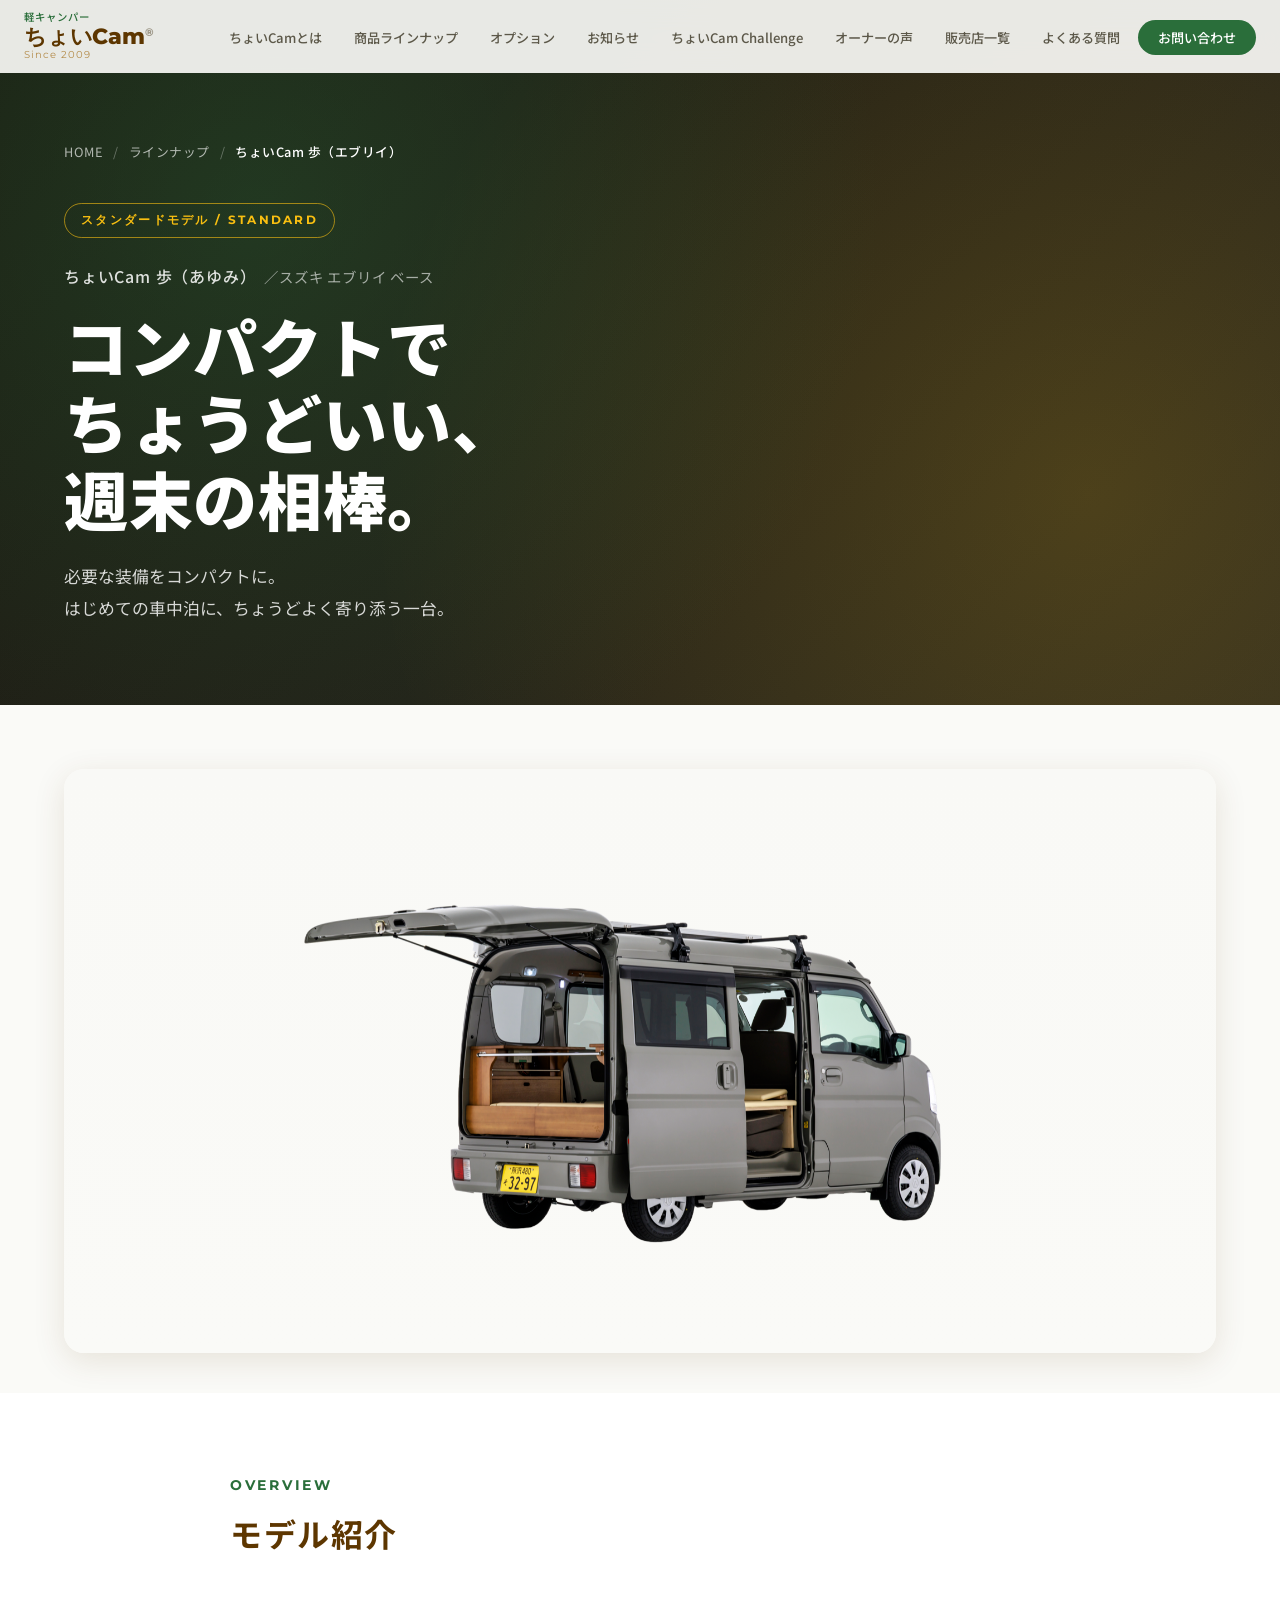
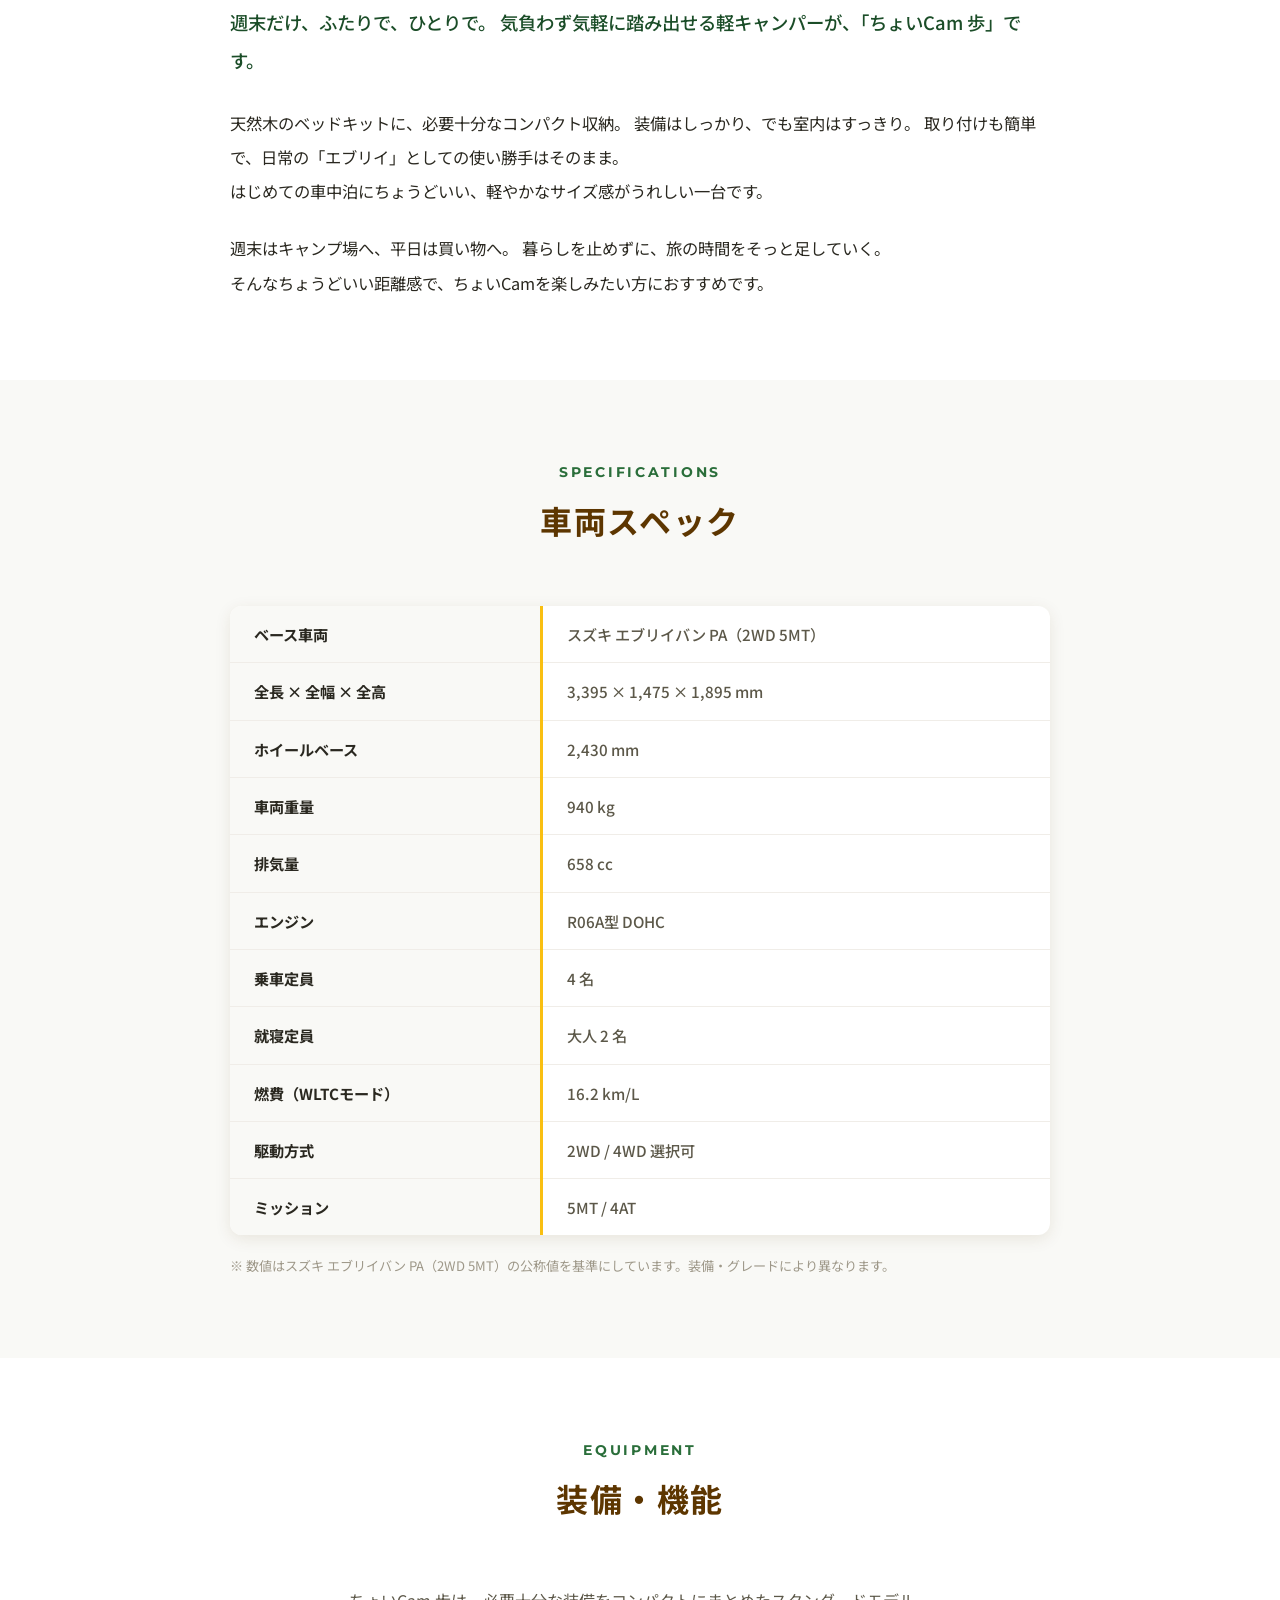
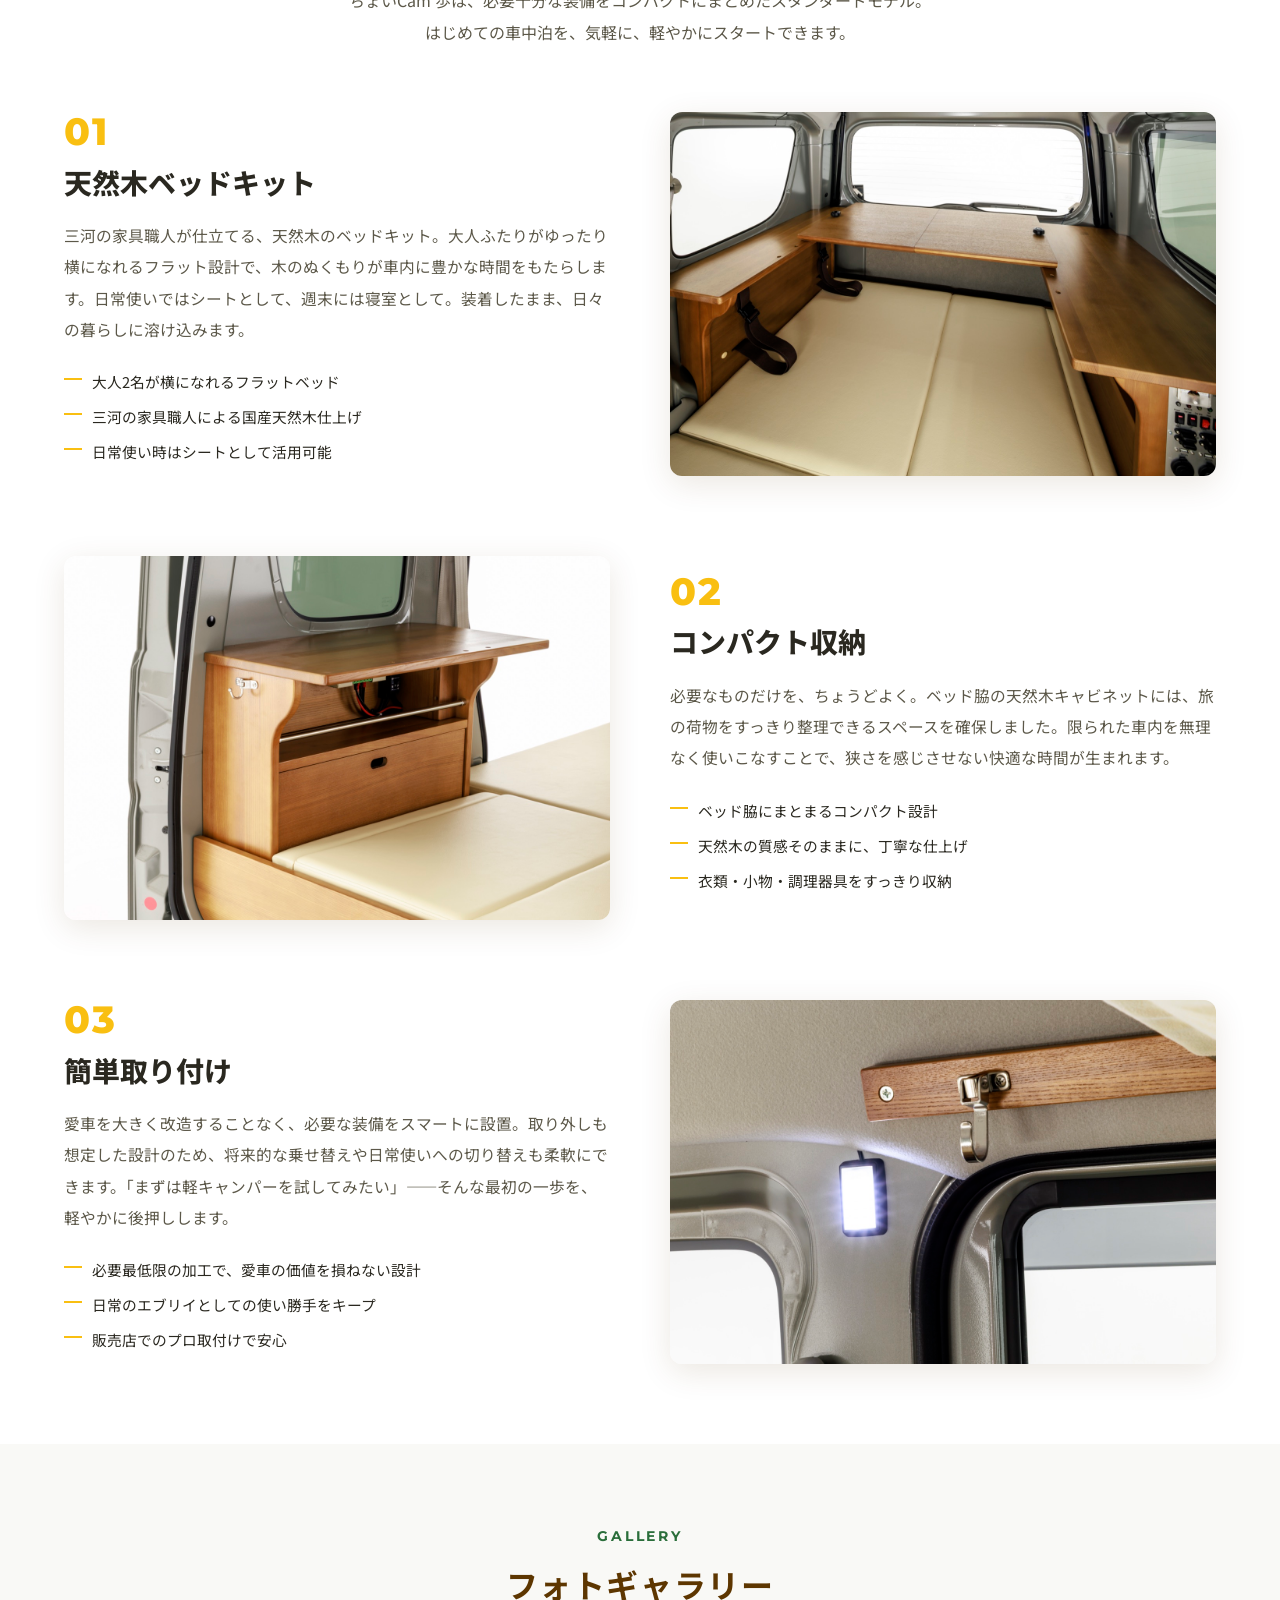
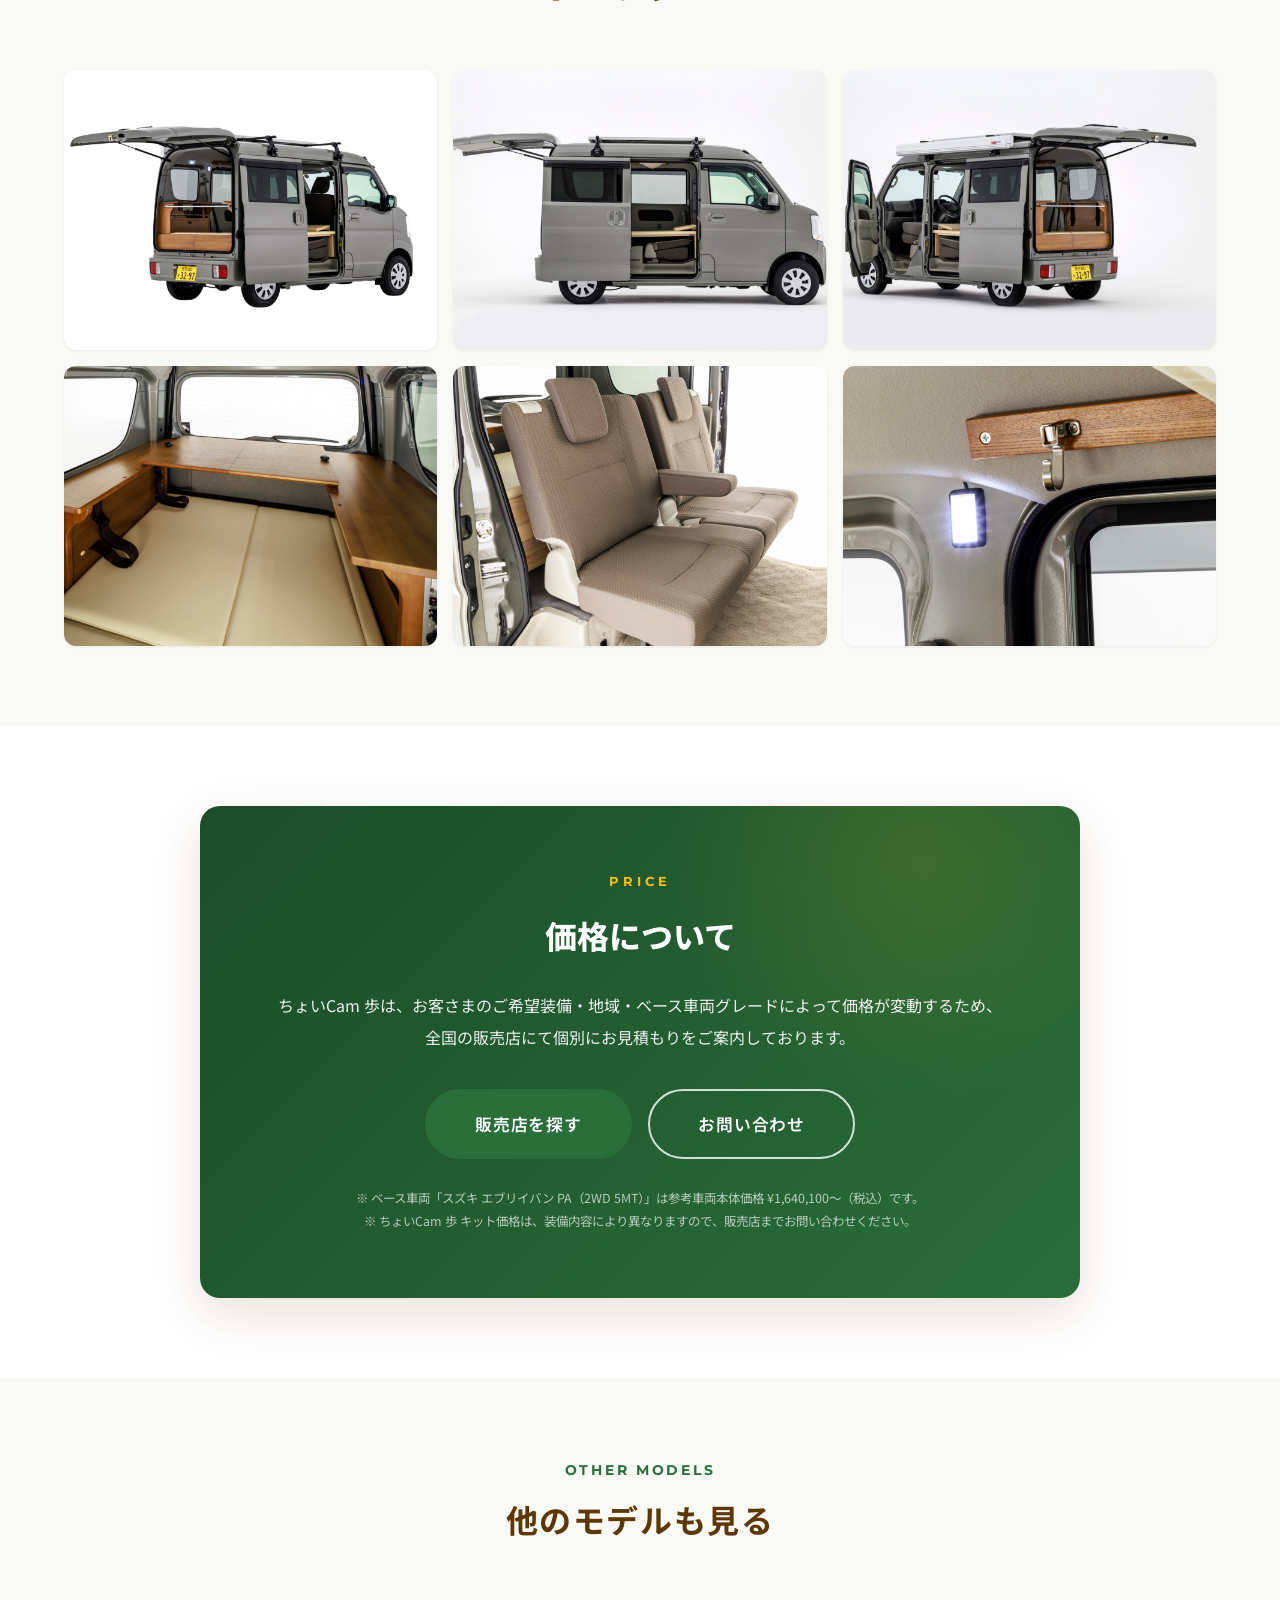
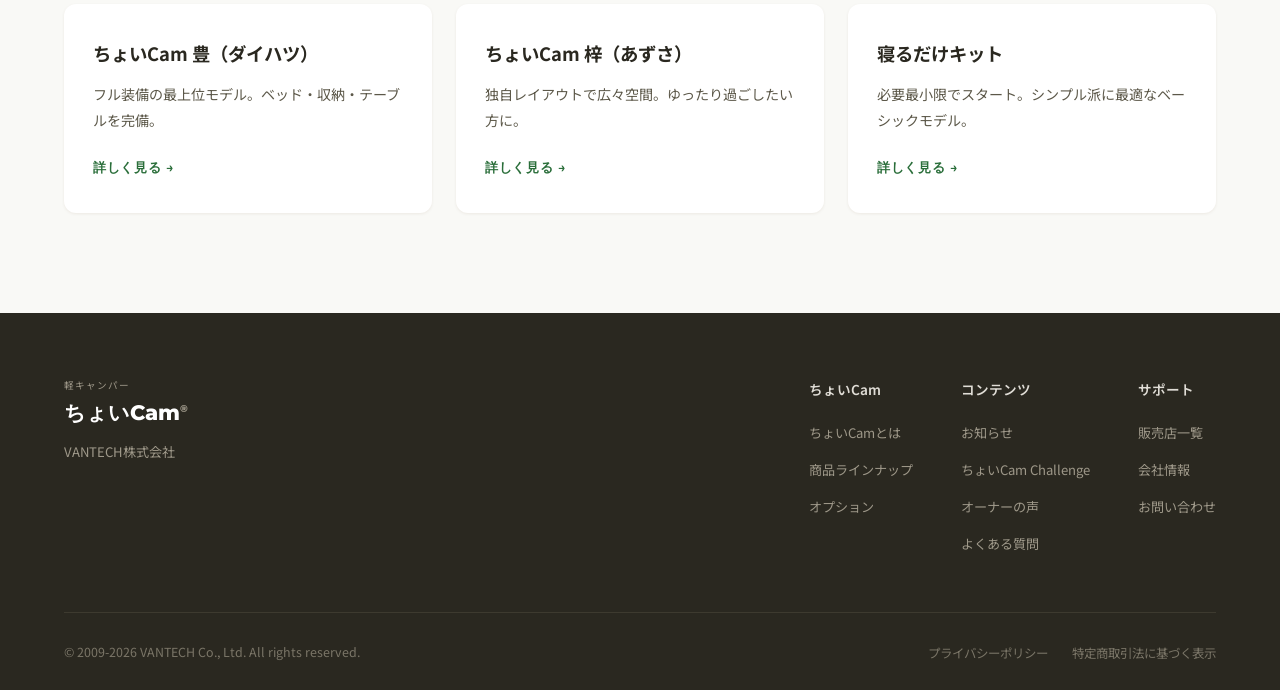
==== commit 0e1144a1: "feat: add news list and 6 news article pages - news.html: list page with sidebar (category / archive" ====
--- a/ayumi.html
+++ b/ayumi.html
@@ -24,6 +24,7 @@
           <li><a href="index.html#about">ちょいCamとは</a></li>
           <li><a href="index.html#lineup">商品ラインナップ</a></li>
           <li><a href="index.html#options">オプション</a></li>
+          <li><a href="news.html">お知らせ</a></li>
           <li><a href="index.html#challenge">ちょいCam Challenge</a></li>
           <li><a href="index.html#voice">オーナーの声</a></li>
           <li><a href="index.html#dealers">販売店一覧</a></li>
@@ -277,6 +278,7 @@
           <div class="footer__links-col">
             <h4>コンテンツ</h4>
             <ul>
+              <li><a href="news.html">お知らせ</a></li>
               <li><a href="index.html#challenge">ちょいCam Challenge</a></li>
               <li><a href="index.html#voice">オーナーの声</a></li>
               <li><a href="index.html#faq">よくある質問</a></li>
--- a/style.css
+++ b/style.css
@@ -522,6 +522,44 @@
   color: var(--green);
 }
 
+.news__more {
+  margin-left: auto;
+  flex-shrink: 0;
+  font-family: var(--font-en);
+  font-size: 0.78rem;
+  font-weight: 700;
+  letter-spacing: 0.12em;
+  color: var(--green);
+  border-left: 1px solid var(--gray-200);
+  padding: 6px 0 6px 20px;
+  transition: var(--transition);
+  display: inline-flex;
+  align-items: center;
+  gap: 6px;
+}
+.news__more span {
+  transition: transform var(--transition);
+  font-size: 1rem;
+}
+.news__more:hover {
+  color: var(--yellow-hover);
+}
+.news__more:hover span {
+  transform: translateX(4px);
+}
+@media (max-width: 640px) {
+  .news__bar { flex-wrap: wrap; }
+  .news__more {
+    margin-left: 0;
+    border-left: none;
+    border-top: 1px solid var(--gray-200);
+    padding: 10px 0 0 0;
+    margin-top: 10px;
+    width: 100%;
+    justify-content: flex-end;
+  }
+}
+
 /* ========== ABOUT ========== */
 .about {
   padding: 100px 0 80px;
@@ -2046,3 +2084,616 @@
   .yutaka-price__actions { flex-direction: column; }
   .yutaka-price__actions .btn { width: 100%; }
 }
+
+/* ==========================================================
+   NEWS / お知らせ  (list + detail)
+   ========================================================== */
+
+/* ---------- News list page ---------- */
+.news-list {
+  padding: 80px 0 100px;
+  background: var(--off-white);
+}
+.news-list__layout {
+  display: grid;
+  grid-template-columns: 1fr 300px;
+  gap: 56px;
+  align-items: start;
+}
+
+/* Main (left) */
+.news-list__main {
+  min-width: 0;
+}
+.news-list__header {
+  display: flex;
+  justify-content: space-between;
+  align-items: flex-end;
+  margin-bottom: 32px;
+  padding-bottom: 20px;
+  border-bottom: 2px solid var(--gray-100);
+  gap: 24px;
+  flex-wrap: wrap;
+}
+.news-list__count {
+  font-size: 0.85rem;
+  color: var(--text-muted);
+  font-family: var(--font-en);
+  letter-spacing: 0.05em;
+}
+.news-list__items {
+  display: flex;
+  flex-direction: column;
+}
+.news-list__item {
+  display: grid;
+  grid-template-columns: 108px 92px 1fr;
+  gap: 20px;
+  align-items: center;
+  padding: 22px 4px;
+  border-bottom: 1px solid var(--gray-100);
+  transition: background var(--transition);
+}
+.news-list__item:hover {
+  background: var(--gray-50);
+}
+.news-list__item:hover .news-list__title {
+  color: var(--green);
+}
+.news-list__date {
+  font-family: var(--font-en);
+  font-size: 0.92rem;
+  font-weight: 600;
+  color: var(--text-light);
+  letter-spacing: 0.03em;
+}
+.news-cat {
+  display: inline-block;
+  padding: 4px 10px;
+  font-size: 0.72rem;
+  font-weight: 700;
+  letter-spacing: 0.05em;
+  border-radius: 999px;
+  text-align: center;
+  min-width: 80px;
+  border: 1px solid transparent;
+}
+.news-cat--info {
+  background: var(--yellow-light);
+  color: var(--dark-brown);
+  border-color: var(--yellow);
+}
+.news-cat--campaign {
+  background: #FFE6E0;
+  color: #A13D1F;
+  border-color: #E88668;
+}
+.news-cat--event {
+  background: var(--green-light);
+  color: var(--green-dark);
+  border-color: var(--green);
+}
+.news-cat--column {
+  background: #F0E8DC;
+  color: var(--dark-brown);
+  border-color: var(--brown);
+}
+.news-list__title {
+  font-size: 1rem;
+  font-weight: 500;
+  color: var(--text);
+  line-height: 1.7;
+  transition: color var(--transition);
+}
+
+/* Pagination (static) */
+.news-list__pager {
+  display: flex;
+  justify-content: center;
+  gap: 8px;
+  margin-top: 40px;
+}
+.news-list__pager a,
+.news-list__pager span {
+  min-width: 40px;
+  height: 40px;
+  display: inline-flex;
+  align-items: center;
+  justify-content: center;
+  padding: 0 12px;
+  font-family: var(--font-en);
+  font-size: 0.9rem;
+  font-weight: 600;
+  color: var(--text-light);
+  border: 1px solid var(--gray-200);
+  border-radius: var(--radius-sm);
+  background: var(--white);
+  transition: var(--transition);
+}
+.news-list__pager a:hover {
+  border-color: var(--green);
+  color: var(--green);
+}
+.news-list__pager .is-current {
+  background: var(--green);
+  color: var(--white);
+  border-color: var(--green);
+}
+
+/* ---------- Sidebar ---------- */
+.news-side {
+  display: flex;
+  flex-direction: column;
+  gap: 36px;
+  position: sticky;
+  top: 96px;
+}
+.news-side__block {
+  background: var(--white);
+  border: 1px solid var(--gray-100);
+  border-radius: var(--radius-md);
+  padding: 24px 22px;
+}
+.news-side__title {
+  font-family: var(--font-en);
+  font-size: 0.78rem;
+  font-weight: 700;
+  color: var(--green);
+  letter-spacing: 0.2em;
+  margin-bottom: 4px;
+}
+.news-side__title-ja {
+  display: block;
+  font-family: var(--font-ja);
+  font-size: 1rem;
+  font-weight: 700;
+  color: var(--text);
+  letter-spacing: 0.02em;
+  margin-bottom: 16px;
+  padding-bottom: 14px;
+  border-bottom: 1px solid var(--gray-100);
+}
+.news-side__list {
+  display: flex;
+  flex-direction: column;
+  gap: 4px;
+}
+.news-side__list a {
+  display: flex;
+  justify-content: space-between;
+  align-items: center;
+  padding: 10px 4px;
+  font-size: 0.9rem;
+  color: var(--text-light);
+  border-bottom: 1px dotted var(--gray-200);
+  transition: var(--transition);
+}
+.news-side__list a:last-child { border-bottom: none; }
+.news-side__list a:hover {
+  color: var(--green);
+  padding-left: 10px;
+}
+.news-side__list-count {
+  font-family: var(--font-en);
+  font-size: 0.75rem;
+  color: var(--text-muted);
+  margin-left: 8px;
+}
+.news-side__popular {
+  display: flex;
+  flex-direction: column;
+  gap: 18px;
+}
+.news-side__popular-item {
+  display: grid;
+  grid-template-columns: 36px 1fr;
+  gap: 12px;
+  align-items: flex-start;
+}
+.news-side__popular-rank {
+  font-family: var(--font-en);
+  font-size: 1.8rem;
+  font-weight: 800;
+  color: var(--yellow);
+  line-height: 1;
+}
+.news-side__popular-text time {
+  display: block;
+  font-family: var(--font-en);
+  font-size: 0.72rem;
+  color: var(--text-muted);
+  margin-bottom: 4px;
+  letter-spacing: 0.04em;
+}
+.news-side__popular-text a {
+  font-size: 0.88rem;
+  color: var(--text);
+  line-height: 1.6;
+  font-weight: 500;
+}
+.news-side__popular-text a:hover { color: var(--green); }
+
+/* ---------- Article detail ---------- */
+.article-hero {
+  padding: 130px 0 40px;
+  background: linear-gradient(180deg, var(--gray-50) 0%, var(--off-white) 100%);
+}
+.article-hero__meta {
+  display: flex;
+  align-items: center;
+  gap: 14px;
+  margin-bottom: 18px;
+  flex-wrap: wrap;
+}
+.article-hero__date {
+  font-family: var(--font-en);
+  font-size: 0.95rem;
+  font-weight: 600;
+  color: var(--text-light);
+  letter-spacing: 0.04em;
+}
+.article-hero__title {
+  font-size: clamp(1.6rem, 3.2vw, 2.4rem);
+  font-weight: 800;
+  line-height: 1.5;
+  color: var(--text);
+  max-width: 860px;
+  letter-spacing: 0.02em;
+}
+.article-hero__visual {
+  margin-top: 40px;
+  max-width: 960px;
+  margin-left: auto;
+  margin-right: auto;
+  border-radius: var(--radius-lg);
+  overflow: hidden;
+  box-shadow: var(--shadow-lg);
+  aspect-ratio: 16 / 9;
+  background: linear-gradient(135deg, var(--green-dark) 0%, var(--brown) 100%);
+  position: relative;
+}
+.article-hero__visual img {
+  width: 100%;
+  height: 100%;
+  object-fit: cover;
+  display: block;
+}
+.article-hero__visual--gradient {
+  display: flex;
+  align-items: center;
+  justify-content: center;
+}
+.article-hero__visual--gradient span {
+  font-family: var(--font-en);
+  font-size: 2rem;
+  font-weight: 800;
+  letter-spacing: 0.2em;
+  color: rgba(255,255,255,0.88);
+}
+.article-hero__visual--info    { background: linear-gradient(135deg, #5D3600 0%, #F9BF11 100%); }
+.article-hero__visual--campaign{ background: linear-gradient(135deg, #A13D1F 0%, #F4A261 100%); }
+.article-hero__visual--event   { background: linear-gradient(135deg, var(--green-dark) 0%, var(--green) 100%); }
+.article-hero__visual--column  { background: linear-gradient(135deg, #5D3600 0%, #B58C4B 100%); }
+
+/* Article body */
+.article-body {
+  padding: 60px 0 40px;
+  background: var(--off-white);
+}
+.article-body__inner {
+  max-width: 820px;
+  margin: 0 auto;
+  font-size: 1rem;
+  line-height: 2;
+  color: var(--text);
+}
+.article-body__inner p {
+  margin-bottom: 1.6em;
+}
+.article-body__inner p:last-child { margin-bottom: 0; }
+.article-body__inner h2 {
+  font-size: 1.4rem;
+  font-weight: 700;
+  color: var(--green-dark);
+  margin: 2.4em 0 1em;
+  padding-bottom: 14px;
+  border-bottom: 2px solid var(--yellow);
+  letter-spacing: 0.02em;
+}
+.article-body__inner h3 {
+  font-size: 1.15rem;
+  font-weight: 700;
+  color: var(--text);
+  margin: 2em 0 0.8em;
+  padding-left: 14px;
+  border-left: 4px solid var(--green);
+  letter-spacing: 0.02em;
+}
+.article-body__inner ul,
+.article-body__inner ol {
+  margin: 0 0 1.6em 1.5em;
+  padding: 0;
+}
+.article-body__inner ul { list-style: none; }
+.article-body__inner ul li {
+  position: relative;
+  padding-left: 18px;
+  margin-bottom: 8px;
+}
+.article-body__inner ul li::before {
+  content: '';
+  position: absolute;
+  left: 0; top: 0.85em;
+  width: 8px; height: 8px;
+  background: var(--yellow);
+  border-radius: 50%;
+}
+.article-body__inner ol {
+  list-style: decimal;
+}
+.article-body__inner ol li {
+  margin-bottom: 8px;
+  padding-left: 6px;
+}
+.article-body__inner blockquote {
+  margin: 2em 0;
+  padding: 20px 28px;
+  background: var(--gray-50);
+  border-left: 4px solid var(--brown);
+  border-radius: 0 var(--radius-sm) var(--radius-sm) 0;
+  color: var(--text-light);
+  font-size: 0.96rem;
+  line-height: 1.9;
+}
+.article-body__figure {
+  margin: 2.4em 0;
+  border-radius: var(--radius-md);
+  overflow: hidden;
+  box-shadow: var(--shadow-sm);
+}
+.article-body__figure img {
+  width: 100%;
+  height: auto;
+}
+.article-body__figure figcaption {
+  padding: 10px 16px;
+  background: var(--gray-50);
+  font-size: 0.82rem;
+  color: var(--text-muted);
+  text-align: center;
+}
+.article-body__table {
+  width: 100%;
+  border-collapse: separate;
+  border-spacing: 0;
+  margin: 2em 0;
+  background: var(--white);
+  border-radius: var(--radius-sm);
+  overflow: hidden;
+  box-shadow: var(--shadow-sm);
+}
+.article-body__table th,
+.article-body__table td {
+  padding: 14px 18px;
+  text-align: left;
+  font-size: 0.92rem;
+  border-bottom: 1px solid var(--gray-100);
+}
+.article-body__table th {
+  background: var(--gray-50);
+  width: 32%;
+  font-weight: 600;
+  color: var(--green-dark);
+}
+.article-body__table tr:last-child th,
+.article-body__table tr:last-child td { border-bottom: none; }
+
+/* Share */
+.article-share {
+  max-width: 820px;
+  margin: 40px auto 0;
+  padding: 24px 28px;
+  background: var(--white);
+  border-radius: var(--radius-md);
+  border: 1px solid var(--gray-100);
+  display: flex;
+  align-items: center;
+  gap: 20px;
+  flex-wrap: wrap;
+}
+.article-share__label {
+  font-family: var(--font-en);
+  font-size: 0.8rem;
+  font-weight: 700;
+  color: var(--green);
+  letter-spacing: 0.2em;
+}
+.article-share__links {
+  display: flex;
+  gap: 10px;
+  flex-wrap: wrap;
+}
+.article-share__btn {
+  display: inline-flex;
+  align-items: center;
+  gap: 8px;
+  padding: 10px 18px;
+  font-size: 0.82rem;
+  font-weight: 600;
+  border-radius: 999px;
+  border: 1px solid var(--gray-200);
+  background: var(--white);
+  color: var(--text);
+  transition: var(--transition);
+  cursor: pointer;
+}
+.article-share__btn:hover {
+  transform: translateY(-2px);
+  box-shadow: var(--shadow-sm);
+  border-color: var(--yellow);
+}
+.article-share__btn svg {
+  width: 16px;
+  height: 16px;
+}
+.article-share__btn--x      { color: #000; }
+.article-share__btn--fb     { color: #1877F2; }
+.article-share__btn--line   { color: #06C755; }
+.article-share__btn--copy   { color: var(--text-light); }
+
+/* Prev / Next nav */
+.article-nav {
+  padding: 40px 0 60px;
+  background: var(--off-white);
+}
+.article-nav__grid {
+  display: grid;
+  grid-template-columns: 1fr 1fr;
+  gap: 20px;
+  max-width: 820px;
+  margin: 0 auto;
+}
+.article-nav__card {
+  display: block;
+  padding: 22px 24px;
+  background: var(--white);
+  border: 1px solid var(--gray-100);
+  border-radius: var(--radius-md);
+  transition: var(--transition);
+}
+.article-nav__card:hover {
+  border-color: var(--yellow);
+  transform: translateY(-2px);
+  box-shadow: var(--shadow-md);
+}
+.article-nav__label {
+  display: block;
+  font-family: var(--font-en);
+  font-size: 0.72rem;
+  font-weight: 700;
+  color: var(--text-muted);
+  letter-spacing: 0.2em;
+  margin-bottom: 8px;
+}
+.article-nav__card--next { text-align: right; }
+.article-nav__title {
+  font-size: 0.92rem;
+  font-weight: 500;
+  color: var(--text);
+  line-height: 1.7;
+  display: -webkit-box;
+  -webkit-line-clamp: 2;
+  -webkit-box-orient: vertical;
+  overflow: hidden;
+}
+.article-nav__card--disabled {
+  opacity: 0.4;
+  pointer-events: none;
+}
+
+/* Related articles (after body) */
+.article-related {
+  padding: 60px 0 100px;
+  background: var(--gray-50);
+}
+.article-related__grid {
+  display: grid;
+  grid-template-columns: repeat(3, 1fr);
+  gap: 24px;
+  margin-top: 36px;
+}
+.article-related__card {
+  display: block;
+  background: var(--white);
+  border-radius: var(--radius-md);
+  overflow: hidden;
+  box-shadow: var(--shadow-sm);
+  transition: var(--transition);
+}
+.article-related__card:hover {
+  transform: translateY(-4px);
+  box-shadow: var(--shadow-md);
+}
+.article-related__thumb {
+  aspect-ratio: 16 / 9;
+  background: linear-gradient(135deg, var(--green-dark), var(--brown));
+  position: relative;
+}
+.article-related__thumb img {
+  width: 100%;
+  height: 100%;
+  object-fit: cover;
+}
+.article-related__body {
+  padding: 20px 22px 24px;
+}
+.article-related__meta {
+  display: flex;
+  align-items: center;
+  gap: 10px;
+  margin-bottom: 10px;
+  flex-wrap: wrap;
+}
+.article-related__date {
+  font-family: var(--font-en);
+  font-size: 0.78rem;
+  color: var(--text-muted);
+  letter-spacing: 0.04em;
+}
+.article-related__title {
+  font-size: 0.96rem;
+  font-weight: 600;
+  color: var(--text);
+  line-height: 1.7;
+  display: -webkit-box;
+  -webkit-line-clamp: 2;
+  -webkit-box-orient: vertical;
+  overflow: hidden;
+}
+
+/* ---------- News responsive ---------- */
+@media (max-width: 900px) {
+  .news-list__layout {
+    grid-template-columns: 1fr;
+    gap: 40px;
+  }
+  .news-side {
+    position: static;
+    flex-direction: row;
+    overflow-x: auto;
+    gap: 16px;
+  }
+  .news-side__block {
+    min-width: 260px;
+    flex-shrink: 0;
+  }
+  .article-related__grid {
+    grid-template-columns: 1fr;
+  }
+}
+@media (max-width: 640px) {
+  .news-list { padding: 60px 0 80px; }
+  .news-list__item {
+    grid-template-columns: 1fr;
+    gap: 6px;
+    padding: 18px 4px;
+  }
+  .news-list__date { font-size: 0.82rem; }
+  .news-cat { min-width: 0; align-self: flex-start; }
+  .news-list__title { font-size: 0.95rem; }
+  .article-hero { padding: 110px 0 32px; }
+  .article-body { padding: 40px 0 24px; }
+  .article-body__inner h2 { font-size: 1.2rem; }
+  .article-body__inner h3 { font-size: 1.05rem; }
+  .article-share {
+    flex-direction: column;
+    align-items: flex-start;
+  }
+  .article-nav__grid { grid-template-columns: 1fr; }
+  .article-nav__card--next { text-align: left; }
+  .news-side {
+    flex-direction: column;
+    overflow-x: visible;
+  }
+  .news-side__block { min-width: 0; }
+}
